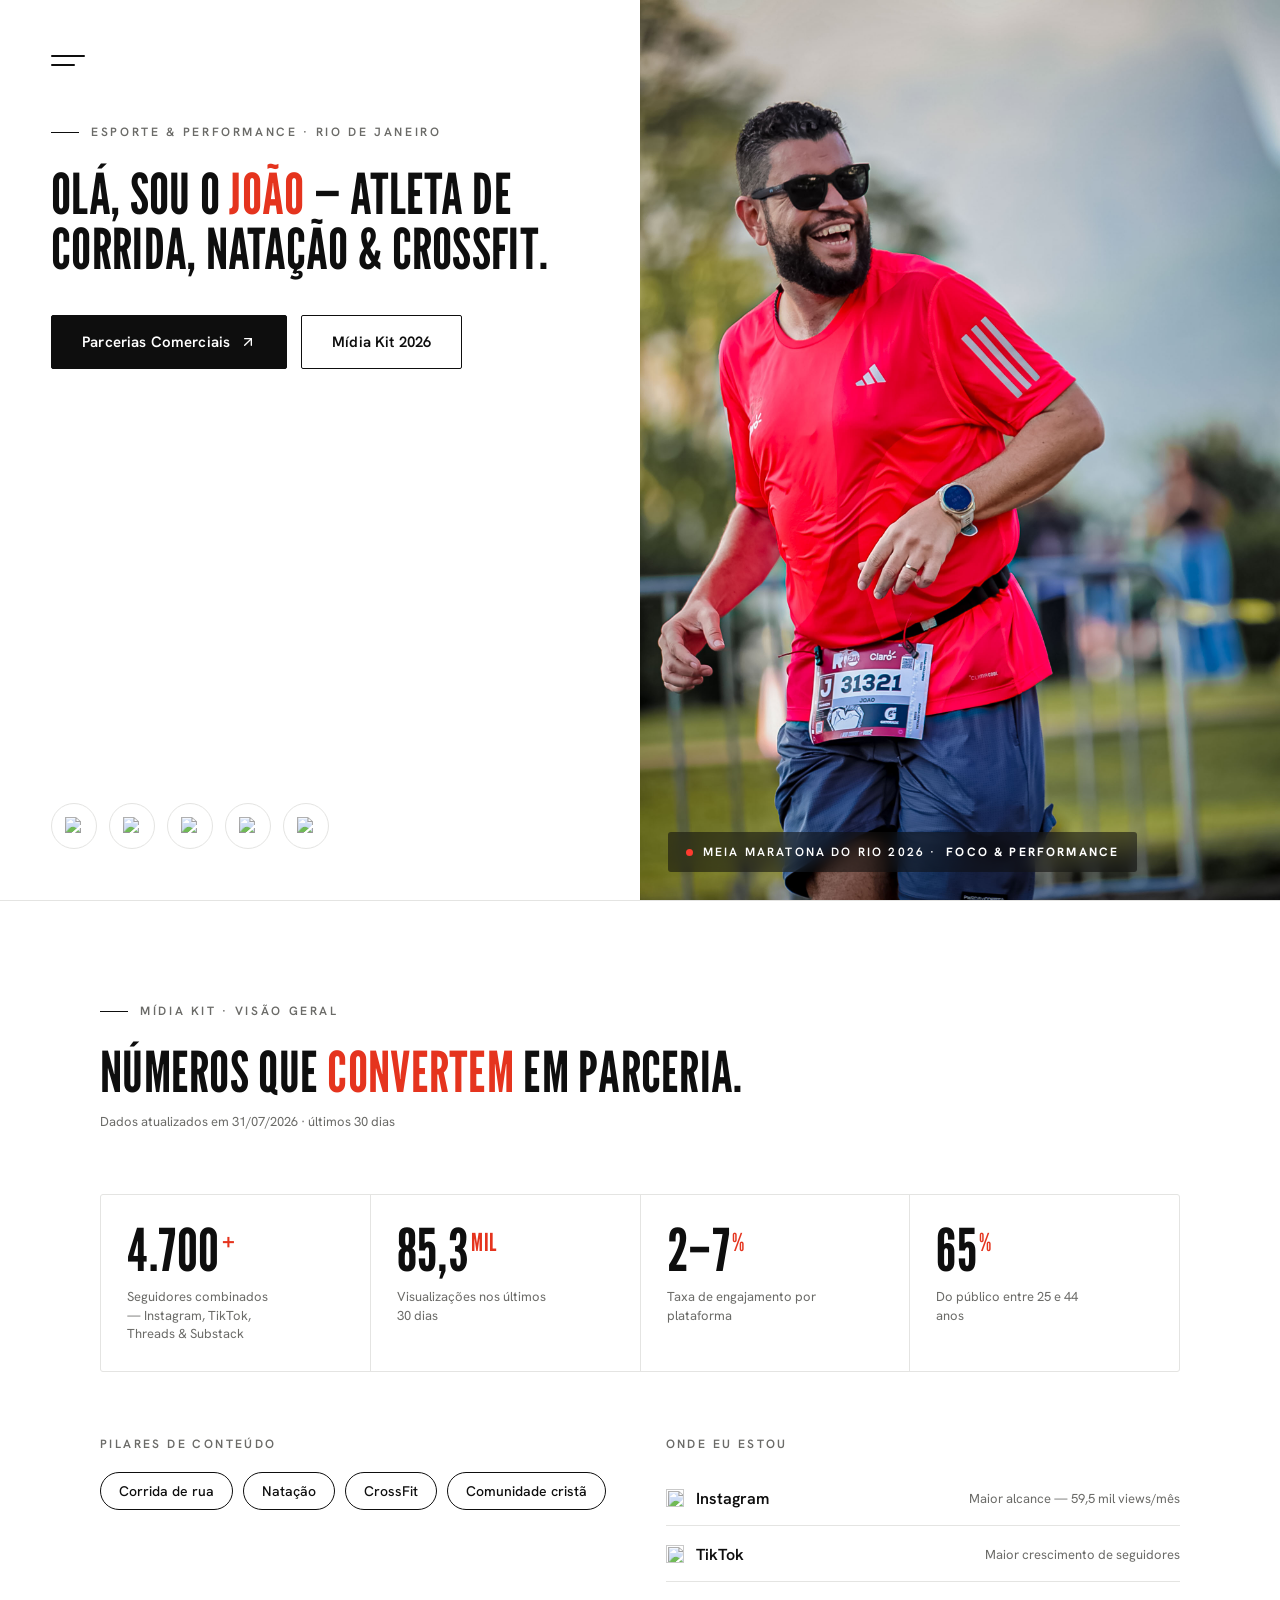
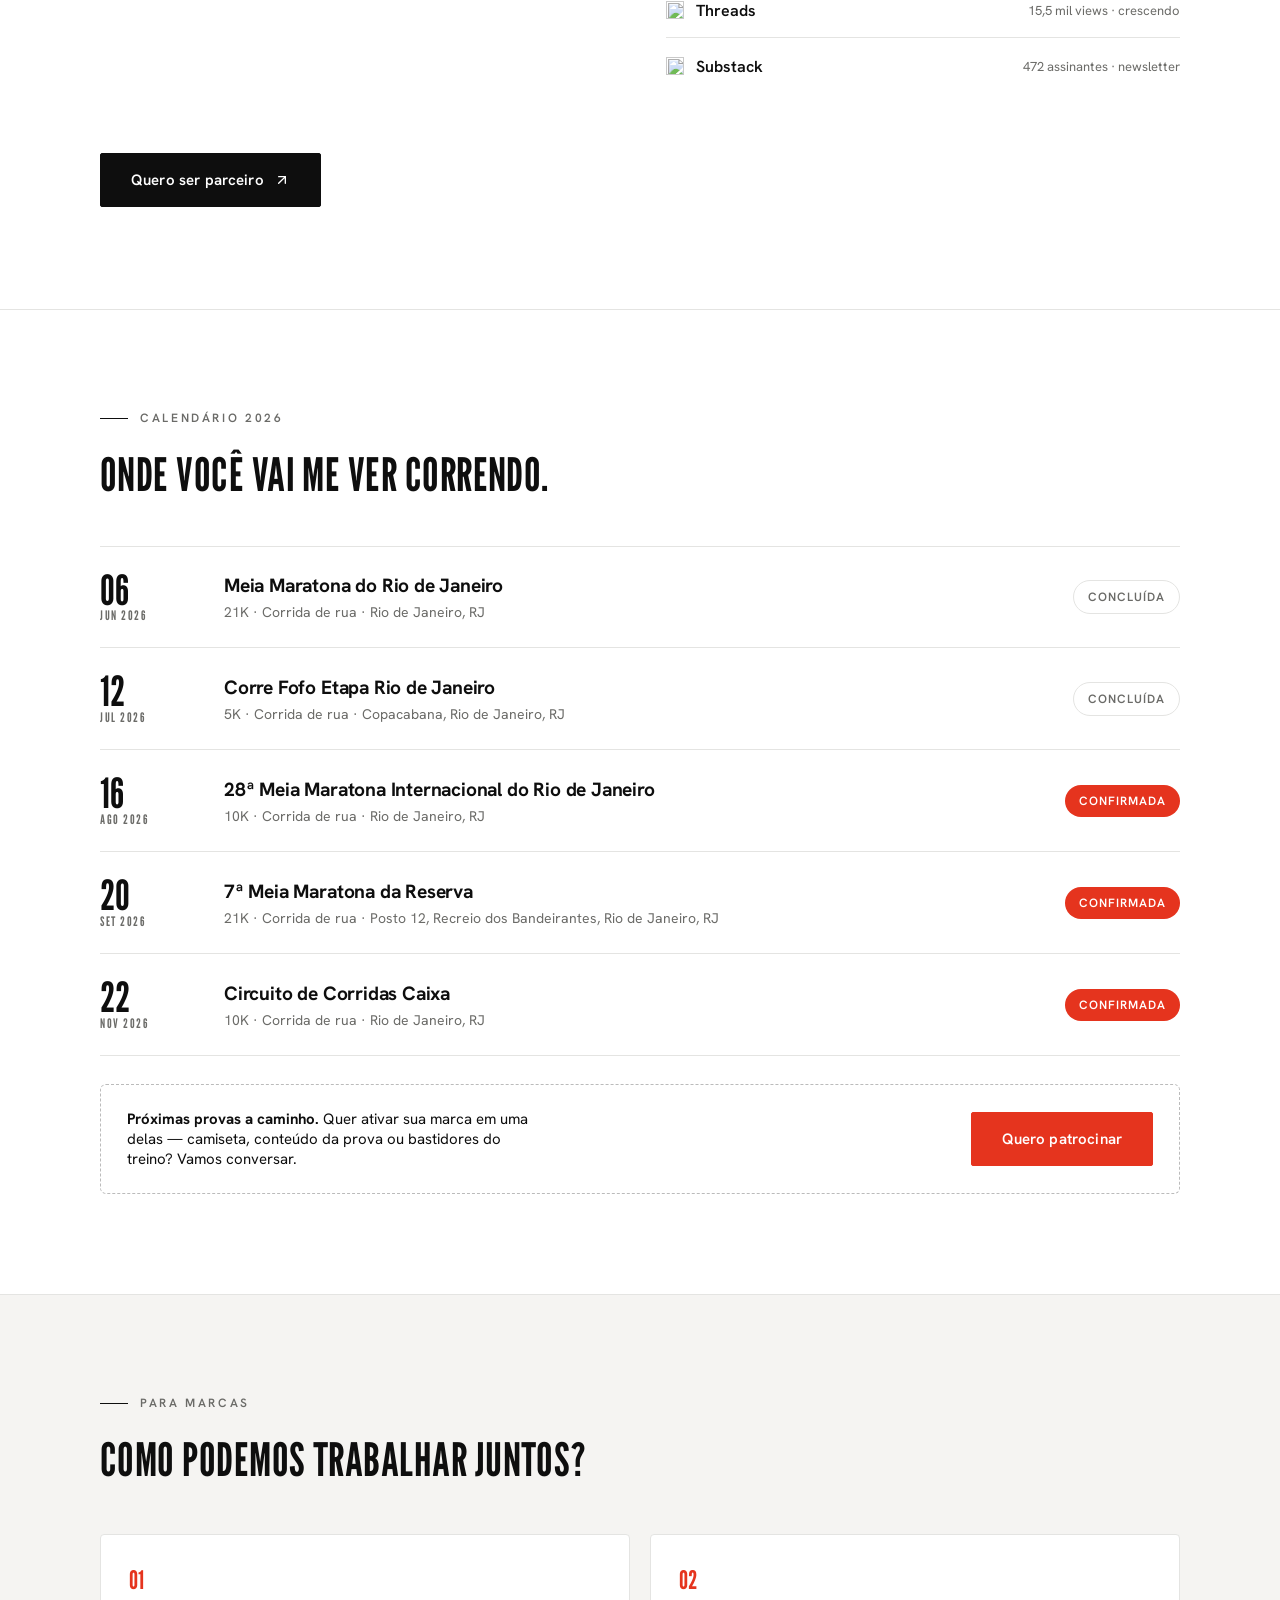
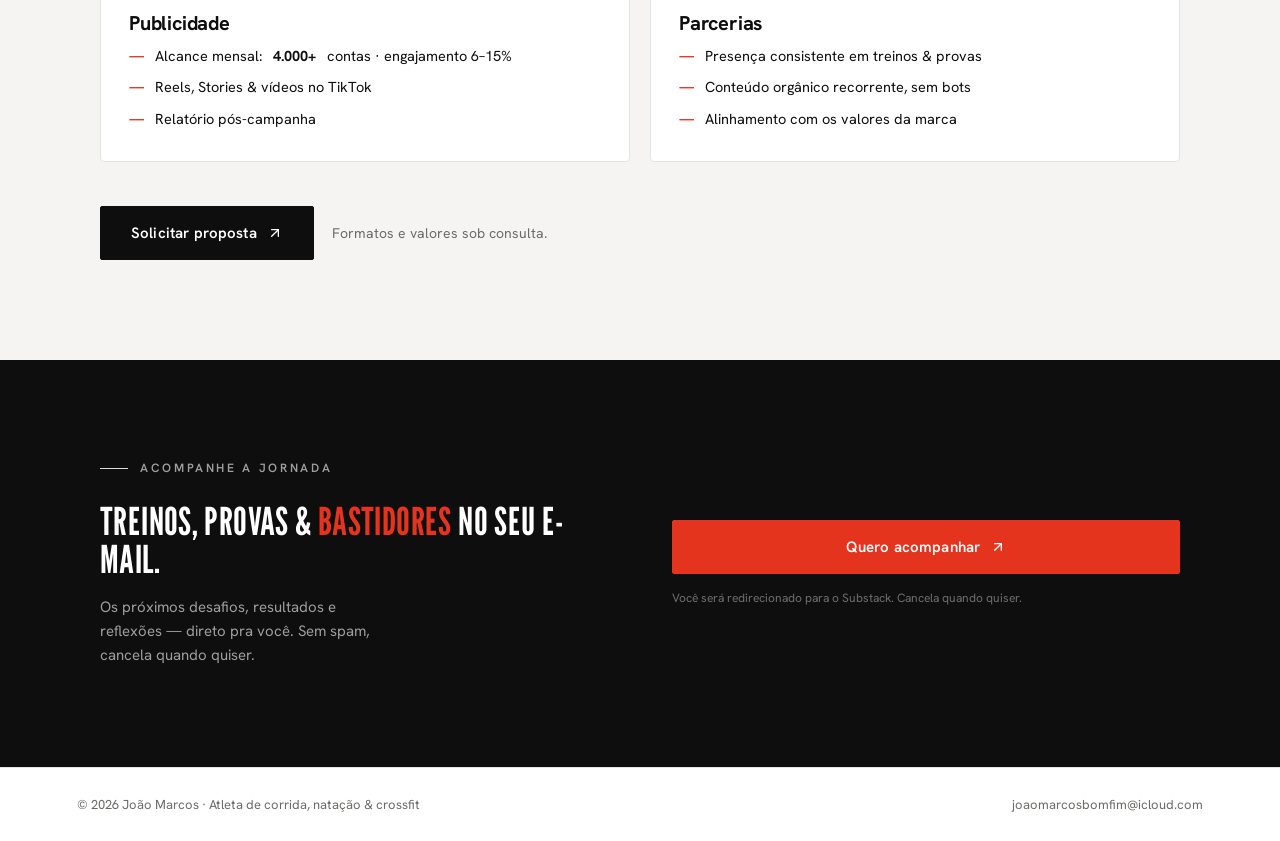
==== index.html @ ed4cac5c "Add 28ª Meia Maratona Internacional do Rio de Janeiro to calendar (16/ago/2026, 10K)" ====
<!DOCTYPE html>
<html lang="pt-BR">
<head>
<meta charset="utf-8" />
<meta name="viewport" content="width=device-width, initial-scale=1" />
<title>João Marcos — Atleta · Mídia Kit</title>
<meta name="description" content="João Marcos — atleta de corrida, natação e crossfit. Mídia kit com métricas de redes sociais para parcerias comerciais." />
<link rel="preconnect" href="https://fonts.googleapis.com" />
<link rel="preconnect" href="https://fonts.gstatic.com" crossorigin />
<link href="https://fonts.googleapis.com/css2?family=League+Gothic&family=Hanken+Grotesk:wght@400;500;600;700;800&display=swap" rel="stylesheet" />
<link rel="stylesheet" href="css/styles.css" />
</head>
<body>
<div class="shell">
  <!-- LEFT -->
  <section class="left">
    <button class="menu" aria-label="Menu"><span></span><span></span></button>

    <div class="content">
      <div class="eyebrow">Esporte &amp; Performance · Rio de Janeiro</div>
      <h1>Olá, sou o <span class="accent">João</span> — atleta de corrida, natação &amp; crossfit.</h1>

      <div class="actions">
        <a class="btn btn--solid" href="mailto:joaomarcosbomfim@icloud.com">
          Parcerias Comerciais
          <svg viewBox="0 0 24 24" fill="none" stroke="currentColor" stroke-width="2" stroke-linecap="round" stroke-linejoin="round"><path d="M7 17 17 7"/><path d="M7 7h10v10"/></svg>
        </a>
        <a class="btn btn--outline" href="#kit" target="_self" rel="noopener">Mídia Kit 2026</a>
      </div>
    </div>

    <div class="socials">
      <a class="soc" href="https://www.instagram.com/bomfim1710/" target="_blank" rel="noopener" aria-label="Instagram"><img src="https://cdn.simpleicons.org/instagram/0E0E0E" alt="Instagram" /></a>
      <a class="soc" href="https://www.strava.com/athletes/bomfim1710" target="_blank" rel="noopener" aria-label="Strava"><img src="https://cdn.simpleicons.org/strava/0E0E0E" alt="Strava" /></a>
      <a class="soc" href="https://www.threads.com/@bomfim1710" target="_blank" rel="noopener" aria-label="Threads"><img src="https://cdn.simpleicons.org/threads/0E0E0E" alt="Threads" /></a>
      <a class="soc" href="https://www.tiktok.com/@bomfim1710" target="_blank" rel="noopener" aria-label="TikTok"><img src="https://cdn.simpleicons.org/tiktok/0E0E0E" alt="TikTok" /></a>
      <a class="soc" href="https://joaomarcosbomfim.substack.com/" target="_blank" rel="noopener" aria-label="Substack"><img src="https://cdn.simpleicons.org/substack/0E0E0E" alt="Substack" /></a>
    </div>
  </section>

  <!-- RIGHT -->
  <section class="right">
    <img src="img/hero.jpeg" alt="João Marcos correndo na Maratona do Rio" />
    <div class="tag"><span class="dot"></span> Meia Maratona do Rio 2026 · <b>Foco &amp; Performance</b></div>
  </section>
</div>

<!-- METRICS / MÍDIA KIT -->
<section class="kit" id="kit">
  <div class="kit-inner">
    <div class="kit-head">
      <div class="eyebrow">Mídia Kit · Visão geral</div>
      <h2 class="kit-title">Números que <span class="accent">convertem</span> em parceria.</h2>
      <p class="kit-updated">Dados atualizados em 31/07/2026 · últimos 30 dias</p>
    </div>

    <div class="stats">
      <div class="stat"><div class="num">4.700<span>+</span></div><div class="cap">Seguidores combinados — Instagram, TikTok, Threads &amp; Substack</div></div>
      <div class="stat"><div class="num">85,3<span>mil</span></div><div class="cap">Visualizações nos últimos 30 dias</div></div>
      <div class="stat"><div class="num">2–7<span>%</span></div><div class="cap">Taxa de engajamento por plataforma</div></div>
      <div class="stat"><div class="num">65<span>%</span></div><div class="cap">Do público entre 25 e 44 anos</div></div>
    </div>

    <div class="kit-grid">
      <div class="panel">
        <div class="plabel">Pilares de conteúdo</div>
        <div class="tagset">
          <span class="pill">Corrida de rua</span>
          <span class="pill">Natação</span>
          <span class="pill">CrossFit</span>
          <span class="pill">Comunidade cristã</span>
        </div>
      </div>
      <div class="panel">
        <div class="plabel">Onde eu estou</div>
        <div class="plat">
          <div class="plat-row"><span class="plat-name"><img src="https://cdn.simpleicons.org/instagram/0E0E0E" alt="" />Instagram</span><span class="plat-status">Maior alcance — 59,5 mil views/mês</span></div>
          <div class="plat-row"><span class="plat-name"><img src="https://cdn.simpleicons.org/tiktok/0E0E0E" alt="" />TikTok</span><span class="plat-status">Maior crescimento de seguidores</span></div>
          <div class="plat-row"><span class="plat-name"><img src="https://cdn.simpleicons.org/threads/0E0E0E" alt="" />Threads</span><span class="plat-status">15,5 mil views · crescendo</span></div>
          <div class="plat-row"><span class="plat-name"><img src="https://cdn.simpleicons.org/substack/0E0E0E" alt="" />Substack</span><span class="plat-status">472 assinantes · newsletter</span></div>
        </div>
      </div>
    </div>

    <a class="btn btn--solid kit-cta" href="mailto:joaomarcosbomfim@icloud.com">
      Quero ser parceiro
      <svg viewBox="0 0 24 24" fill="none" stroke="currentColor" stroke-width="2" stroke-linecap="round" stroke-linejoin="round"><path d="M7 17 17 7"/><path d="M7 7h10v10"/></svg>
    </a>
  </div>
</section>

<!-- CALENDÁRIO -->
<section class="cal" id="calendario">
  <div class="cal-inner">
    <div class="cal-head">
      <div class="eyebrow">Calendário 2026</div>
      <h2 class="cal-title">Onde você vai me <span class="accent">ver correndo</span>.</h2>
    </div>

    <div class="cal-list">
      <div class="cal-row">
        <div class="cal-date"><span class="d">06</span><span class="m">JUN 2026</span></div>
        <div class="cal-info">
          <h3>Meia Maratona do Rio de Janeiro</h3>
          <p>21K · Corrida de rua · Rio de Janeiro, RJ</p>
        </div>
        <span class="cal-tag cal-tag--done">Concluída</span>
      </div>
      <div class="cal-row">
        <div class="cal-date"><span class="d">12</span><span class="m">JUL 2026</span></div>
        <div class="cal-info">
          <h3>Corre Fofo Etapa Rio de Janeiro</h3>
          <p>5K · Corrida de rua · Copacabana, Rio de Janeiro, RJ</p>
        </div>
        <span class="cal-tag cal-tag--done">Concluída</span>
      </div>
      <div class="cal-row">
        <div class="cal-date"><span class="d">16</span><span class="m">AGO 2026</span></div>
        <div class="cal-info">
          <h3>28ª Meia Maratona Internacional do Rio de Janeiro</h3>
          <p>10K · Corrida de rua · Rio de Janeiro, RJ</p>
        </div>
        <span class="cal-tag cal-tag--next">Confirmada</span>
      </div>
      <div class="cal-row">
        <div class="cal-date"><span class="d">20</span><span class="m">SET 2026</span></div>
        <div class="cal-info">
          <h3>7ª Meia Maratona da Reserva</h3>
          <p>21K · Corrida de rua · Posto 12, Recreio dos Bandeirantes, Rio de Janeiro, RJ</p>
        </div>
        <span class="cal-tag cal-tag--next">Confirmada</span>
      </div>
      <div class="cal-row">
        <div class="cal-date"><span class="d">22</span><span class="m">NOV 2026</span></div>
        <div class="cal-info">
          <h3>Circuito de Corridas Caixa</h3>
          <p>10K · Corrida de rua · Rio de Janeiro, RJ</p>
        </div>
        <span class="cal-tag cal-tag--next">Confirmada</span>
      </div>
    </div>

    <div class="cal-invite">
      <p><b>Próximas provas a caminho.</b> Quer ativar sua marca em uma delas — camiseta, conteúdo da prova ou bastidores do treino? Vamos conversar.</p>
      <a class="btn btn--accent" href="mailto:joaomarcosbomfim@icloud.com">Quero patrocinar</a>
    </div>
  </div>
</section>

<!-- PARA MARCAS / SERVIÇOS -->
<section class="svc" id="marcas">
  <div class="svc-inner">
    <div class="svc-head">
      <div class="eyebrow">Para marcas</div>
      <h2 class="svc-title">Como podemos <span class="accent">trabalhar juntos</span>?</h2>
    </div>
    <div class="svc-grid">
      <article class="svc-card">
        <div class="svc-num">01</div>
        <h3>Publicidade</h3>
        <ul class="svc-list">
          <li>Alcance mensal: <b>4.000+</b> contas · engajamento 6–15%</li>
          <li>Reels, Stories &amp; vídeos no TikTok</li>
          <li>Relatório pós-campanha</li>
        </ul>
      </article>
      <article class="svc-card">
        <div class="svc-num">02</div>
        <h3>Parcerias</h3>
        <ul class="svc-list">
          <li>Presença consistente em treinos &amp; provas</li>
          <li>Conteúdo orgânico recorrente, sem bots</li>
          <li>Alinhamento com os valores da marca</li>
        </ul>
      </article>
    </div>
    <div class="svc-foot">
      <a class="btn btn--solid" href="mailto:joaomarcosbomfim@icloud.com">
        Solicitar proposta
        <svg viewBox="0 0 24 24" fill="none" stroke="currentColor" stroke-width="2" stroke-linecap="round" stroke-linejoin="round"><path d="M7 17 17 7"/><path d="M7 7h10v10"/></svg>
      </a>
      <span>Formatos e valores sob consulta.</span>
    </div>
  </div>
</section>

<!-- ACOMPANHE / NEWSLETTER (Mailchimp) -->
<section class="follow" id="acompanhe">
  <div class="follow-inner">
    <div class="follow-copy">
      <div class="eyebrow eyebrow--light">Acompanhe a jornada</div>
      <h2 class="follow-title">Treinos, provas &amp; <span class="accent">bastidores</span> no seu e-mail.</h2>
      <p class="follow-sub">Os próximos desafios, resultados e reflexões — direto pra você. Sem spam, cancela quando quiser.</p>
    </div>

    <div class="follow-action">
      <a class="btn btn--accent follow-btn" href="https://joaomarcosbomfim.substack.com/subscribe" target="_blank" rel="noopener">
        Quero acompanhar
        <svg viewBox="0 0 24 24" fill="none" stroke="currentColor" stroke-width="2" stroke-linecap="round" stroke-linejoin="round"><path d="M7 17 17 7"/><path d="M7 7h10v10"/></svg>
      </a>
      <span class="follow-note">Você será redirecionado para o Substack. Cancela quando quiser.</span>
    </div>
  </div>
</section>

<footer class="site-footer">
  <span>© 2026 João Marcos · Atleta de corrida, natação &amp; crossfit</span>
  <a href="mailto:joaomarcosbomfim@icloud.com">joaomarcosbomfim@icloud.com</a>
</footer>
</body>
</html>
---- css/styles.css ----
/* ============================================================
   João Marcos — Atleta · Mídia Kit
   ============================================================ */

:root {
  --ink: #0E0E0E;
  --paper: #FFFFFF;
  --line: #E4E4E2;
  --muted: #6B6B68;
  --accent: #E5341E;
  --display: 'League Gothic', 'Hanken Grotesk', sans-serif;
  --sans: 'Hanken Grotesk', system-ui, sans-serif;
  --ease: ease;
}

* { box-sizing: border-box; margin: 0; padding: 0; }
html, body { min-height: 100%; }
body {
  font-family: var(--sans);
  color: var(--ink);
  background: var(--paper);
  -webkit-font-smoothing: antialiased;
}

.shell { display: grid; grid-template-columns: 1fr 1fr; min-height: 100vh; }

/* ---------- LEFT ---------- */
.left {
  position: relative;
  display: flex;
  flex-direction: column;
  padding: clamp(28px, 4vw, 64px);
  background: var(--paper);
}

.menu { display: inline-flex; flex-direction: column; gap: 7px; width: 34px; cursor: pointer; background: none; border: none; padding: 4px 0; }
.menu span { display: block; height: 2px; background: var(--ink); border-radius: 2px; transition: width .3s ease; }
.menu span:nth-child(1) { width: 34px; }
.menu span:nth-child(2) { width: 24px; }
.menu:hover span:nth-child(2) { width: 34px; }

.content { margin-top: 6vh; margin-bottom: 40px; max-width: 540px; }

.eyebrow {
  font-family: var(--sans);
  font-size: 12px;
  font-weight: 600;
  letter-spacing: 0.22em;
  text-transform: uppercase;
  color: var(--muted);
  margin-bottom: 26px;
  display: flex;
  align-items: center;
  gap: 12px;
}
.eyebrow::before { content: ""; width: 28px; height: 1px; background: var(--ink); display: inline-block; }

h1 {
  font-family: var(--display);
  font-weight: 400;
  font-size: clamp(2.5rem, 4.4vw, 3.9rem);
  line-height: 0.98;
  letter-spacing: 0.005em;
  text-transform: uppercase;
  text-wrap: balance;
}
h1 .accent { color: var(--accent); font-style: normal; }

.actions { display: flex; gap: 14px; flex-wrap: wrap; margin-top: 38px; }
.btn {
  font-family: var(--sans);
  font-size: 15px;
  font-weight: 600;
  letter-spacing: 0.01em;
  padding: 16px 30px;
  border-radius: 2px;
  cursor: pointer;
  text-decoration: none;
  display: inline-flex;
  align-items: center;
  gap: 10px;
  white-space: nowrap;
  transition: transform .15s ease, background .25s ease, color .25s ease;
  border: 1.5px solid var(--ink);
}
.btn:active { transform: scale(0.97); }
.btn--solid { background: var(--ink); color: var(--paper); }
.btn--solid:hover { background: #2a2a2a; }
.btn--outline { background: transparent; color: var(--ink); }
.btn--outline:hover { background: var(--ink); color: var(--paper); }
.btn svg { width: 16px; height: 16px; }

.contact {
  margin-top: 36px;
  display: flex;
  flex-direction: column;
  gap: 8px;
  font-size: 15px;
  color: var(--ink);
}
.contact a { color: var(--ink); text-decoration: none; display: inline-flex; align-items: center; gap: 10px; transition: color .2s ease; }
.contact a:hover { color: var(--muted); }
.contact .lbl { color: var(--muted); font-weight: 500; min-width: 86px; display: inline-block; }

.socials { display: flex; gap: 12px; margin-top: auto; padding-top: 40px; }
.soc {
  width: 46px; height: 46px;
  border: 1px solid var(--line);
  border-radius: 50%;
  display: inline-flex;
  align-items: center;
  justify-content: center;
  transition: border-color .25s ease, background .25s ease, transform .2s ease;
  background: var(--paper);
}
.soc img { width: 18px; height: 18px; opacity: .85; transition: opacity .25s ease, filter .25s ease; }
.soc:hover { border-color: var(--ink); background: var(--ink); transform: translateY(-2px); }
.soc:hover img { filter: invert(1); opacity: 1; }

/* ---------- RIGHT ---------- */
.right {
  position: relative;
  background: #d7dbdf;
  overflow: hidden;
}
.right img {
  position: absolute;
  inset: 0;
  width: 100%;
  height: 100%;
  object-fit: cover;
  object-position: 50% 22%;
}
.right .tag {
  position: absolute;
  left: 28px;
  bottom: 28px;
  background: rgba(14,14,14,0.55);
  backdrop-filter: blur(8px);
  color: #fff;
  padding: 12px 18px;
  border-radius: 3px;
  font-size: 12px;
  letter-spacing: 0.18em;
  text-transform: uppercase;
  font-weight: 600;
  display: flex;
  align-items: center;
  gap: 10px;
}
.right .tag b { font-weight: 700; }
.right .tag .dot { width: 7px; height: 7px; border-radius: 50%; background: #FF3B2F; display: inline-block; }

/* ---------- METRICS / KIT ---------- */
.kit { background: var(--paper); border-top: 1px solid var(--line); padding: clamp(56px, 8vw, 110px) clamp(28px, 6vw, 96px); }
.kit-inner { max-width: 1080px; margin: 0 auto; }
.kit-head { margin-bottom: clamp(40px, 5vw, 64px); }
.kit-title { font-family: var(--display); font-weight: 400; font-size: clamp(2.6rem, 4.4vw, 4rem); line-height: 0.96; letter-spacing: 0.005em; text-transform: uppercase; margin-top: 22px; text-wrap: balance; }
.kit-title .accent { color: var(--accent); font-style: normal; }
.kit-updated { margin-top: 14px; font-size: 13px; color: var(--muted); }

.stats { display: grid; grid-template-columns: repeat(4, 1fr); gap: 1px; background: var(--line); border: 1px solid var(--line); border-radius: 3px; overflow: hidden; }
.stat { background: var(--paper); padding: 28px 26px; }
.stat .num { font-family: var(--display); font-weight: 400; font-size: clamp(2.8rem, 4.6vw, 3.9rem); line-height: 0.9; letter-spacing: 0.01em; text-transform: uppercase; }
.stat .num span { font-size: 0.42em; vertical-align: super; color: var(--accent); margin-left: 2px; }
.stat .cap { margin-top: 12px; font-size: 13px; color: var(--muted); line-height: 1.4; max-width: 22ch; }

.kit-grid { display: grid; grid-template-columns: 1fr 1fr; gap: clamp(24px, 4vw, 56px); margin-top: clamp(40px, 5vw, 64px); }
.plabel { font-size: 12px; font-weight: 600; letter-spacing: 0.2em; text-transform: uppercase; color: var(--muted); margin-bottom: 20px; }
.tagset { display: flex; flex-wrap: wrap; gap: 10px; }
.pill { border: 1px solid var(--ink); border-radius: 999px; padding: 9px 18px; font-size: 14px; font-weight: 500; white-space: nowrap; }
.plat { display: flex; flex-direction: column; gap: 2px; }
.plat-row { display: flex; align-items: center; justify-content: space-between; padding: 16px 0; border-bottom: 1px solid var(--line); }
.plat-row:last-child { border-bottom: none; }
.plat-name { display: flex; align-items: center; gap: 12px; font-size: 16px; font-weight: 600; }
.plat-name img { width: 18px; height: 18px; opacity: .85; }
.plat-status { font-size: 13px; color: var(--muted); }

.kit-cta { margin-top: clamp(40px, 5vw, 60px); }

/* ---------- CALENDÁRIO ---------- */
.cal { background: var(--paper); border-top: 1px solid var(--line); padding: clamp(56px, 8vw, 100px) clamp(28px, 6vw, 96px); }
.cal-inner { max-width: 1080px; margin: 0 auto; }
.cal-head { margin-bottom: clamp(32px, 4vw, 48px); }
.cal-title { font-family: var(--display); font-weight: 400; text-transform: uppercase; font-size: clamp(2.2rem, 3.6vw, 3.2rem); line-height: 0.98; letter-spacing: 0.01em; margin-top: 20px; }
.cal-row { display: grid; grid-template-columns: 96px 1fr auto; gap: 28px; align-items: center; padding: 26px 0; border-bottom: 1px solid var(--line); }
.cal-row:first-of-type { border-top: 1px solid var(--line); }
.cal-date { font-family: var(--display); line-height: 0.85; }
.cal-date .d { font-size: 2.6rem; display: block; }
.cal-date .m { font-size: 0.82rem; letter-spacing: 0.12em; color: var(--muted); margin-top: 4px; }
.cal-info h3 { font-family: var(--sans); font-weight: 700; font-size: 1.2rem; letter-spacing: -0.01em; margin-bottom: 5px; }
.cal-info p { font-size: 14px; color: var(--muted); }
.cal-tag { justify-self: end; font-family: var(--sans); font-weight: 600; font-size: 12px; letter-spacing: 0.08em; text-transform: uppercase; padding: 8px 14px; border-radius: 999px; white-space: nowrap; }
.cal-tag--done { border: 1px solid var(--line); color: var(--muted); }
.cal-tag--next { background: var(--accent); color: #fff; }
.cal-invite { display: flex; align-items: center; justify-content: space-between; gap: 20px; flex-wrap: wrap; margin-top: 28px; padding: 24px 26px; border: 1px dashed var(--border-strong, rgba(14,14,14,.28)); border-radius: 6px; }
.cal-invite p { font-size: 15px; max-width: 52ch; }
.cal-invite b { font-weight: 700; }

@media (max-width: 640px) {
  .cal-row { grid-template-columns: 72px 1fr; row-gap: 10px; }
  .cal-tag { grid-column: 2; justify-self: start; }
}

/* ---------- PARA MARCAS / SERVIÇOS ---------- */
.svc { background: #F5F4F2; border-top: 1px solid var(--line); padding: clamp(56px, 8vw, 100px) clamp(28px, 6vw, 96px); }
.svc-inner { max-width: 1080px; margin: 0 auto; }
.svc-head { margin-bottom: clamp(36px, 4vw, 52px); }
.svc-title { font-family: var(--display); font-weight: 400; text-transform: uppercase; font-size: clamp(2.2rem, 3.6vw, 3.2rem); line-height: 0.98; letter-spacing: 0.01em; margin-top: 20px; }
.svc-grid { display: grid; grid-template-columns: repeat(2, 1fr); gap: 20px; }
.svc-card { background: var(--paper); border: 1px solid var(--line); border-radius: 4px; padding: 32px 28px; display: flex; flex-direction: column; }
.svc-num { font-family: var(--display); font-size: 1.6rem; color: var(--accent); line-height: 1; margin-bottom: 18px; }
.svc-card h3 { font-family: var(--sans); font-weight: 700; font-size: 1.25rem; letter-spacing: -0.01em; margin-bottom: 10px; }
.svc-card p { font-size: 14px; color: var(--muted); line-height: 1.55; margin-bottom: 22px; }
.svc-list { list-style: none; display: flex; flex-direction: column; gap: 11px; }
.svc-list li { font-size: 14.5px; color: var(--ink); display: flex; gap: 11px; align-items: flex-start; line-height: 1.4; }
.svc-list li::before { content: "\2014"; color: var(--accent); font-weight: 700; flex: none; }
.svc-foot { margin-top: clamp(32px, 4vw, 44px); display: flex; align-items: center; gap: 18px; flex-wrap: wrap; }
.svc-foot span { font-size: 14px; color: var(--muted); }

/* ---------- FOLLOW / MAILCHIMP ---------- */
.follow { background: var(--ink); color: #fff; padding: clamp(56px, 8vw, 100px) clamp(28px, 6vw, 96px); }
.follow-inner { max-width: 1080px; margin: 0 auto; display: grid; grid-template-columns: 1fr 1fr; gap: clamp(28px, 5vw, 72px); align-items: center; }
.eyebrow--light { color: rgba(255,255,255,0.6); }
.eyebrow--light::before { background: rgba(255,255,255,0.85); }
.follow-title { font-family: var(--display); font-weight: 400; text-transform: uppercase; font-size: clamp(1.9rem, 3vw, 2.8rem); line-height: 1.0; letter-spacing: 0.01em; color: #fff; margin: 22px 0 16px; }
.follow-title .accent { color: var(--accent); }
.follow-sub { color: rgba(255,255,255,0.6); font-size: 15px; line-height: 1.6; max-width: 36ch; }
.follow-action { display: flex; flex-direction: column; gap: 14px; }
.btn--accent { background: var(--accent); color: #fff; border: 1.5px solid var(--accent); justify-content: center; }
.btn--accent:hover { background: #C72A16; border-color: #C72A16; }
.follow-btn { width: 100%; }
.follow-note { font-size: 12px; color: rgba(255,255,255,0.4); margin-top: 2px; }

/* ---------- FOOTER ---------- */
.site-footer {
  background: var(--paper);
  border-top: 1px solid var(--line);
  padding: 28px clamp(28px, 6vw, 96px);
  display: flex;
  align-items: center;
  justify-content: space-between;
  flex-wrap: wrap;
  gap: 12px;
  font-size: 13px;
  color: var(--muted);
}
.site-footer a { color: var(--muted); text-decoration: none; transition: color .2s ease; }
.site-footer a:hover { color: var(--ink); }

/* ---------- RESPONSIVE ---------- */
@media (max-width: 860px) {
  .shell { grid-template-columns: 1fr; }
  .right { order: -1; height: 44vh; min-height: 320px; }
  .right img { position: relative; }
  .left { padding: 32px 26px 40px; min-height: 56vh; }
  .menu { position: absolute; top: 26px; left: 26px; }
  .content { margin-top: 56px; }
  .socials { padding-top: 32px; }
  .stats { grid-template-columns: 1fr 1fr; }
  .kit-grid { grid-template-columns: 1fr; }
  .svc-grid { grid-template-columns: 1fr; }
  .follow-inner { grid-template-columns: 1fr; }
}
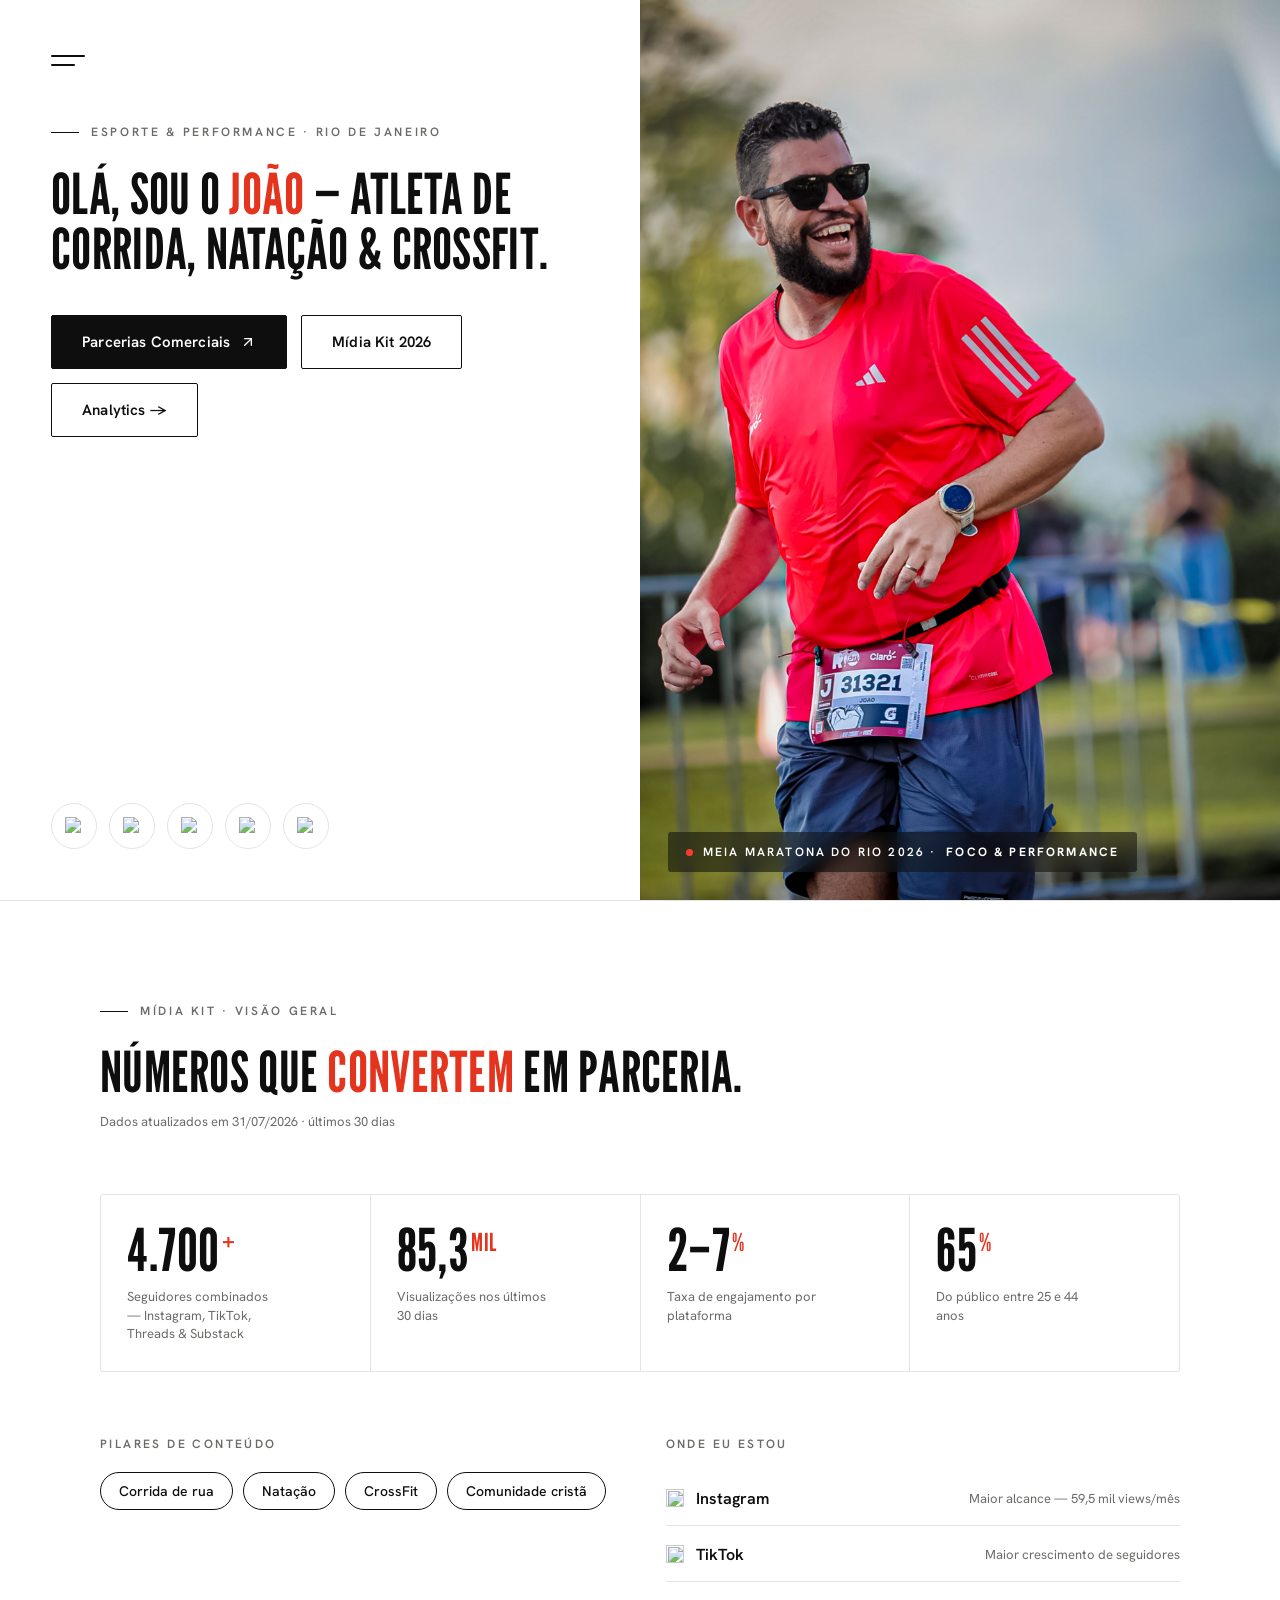
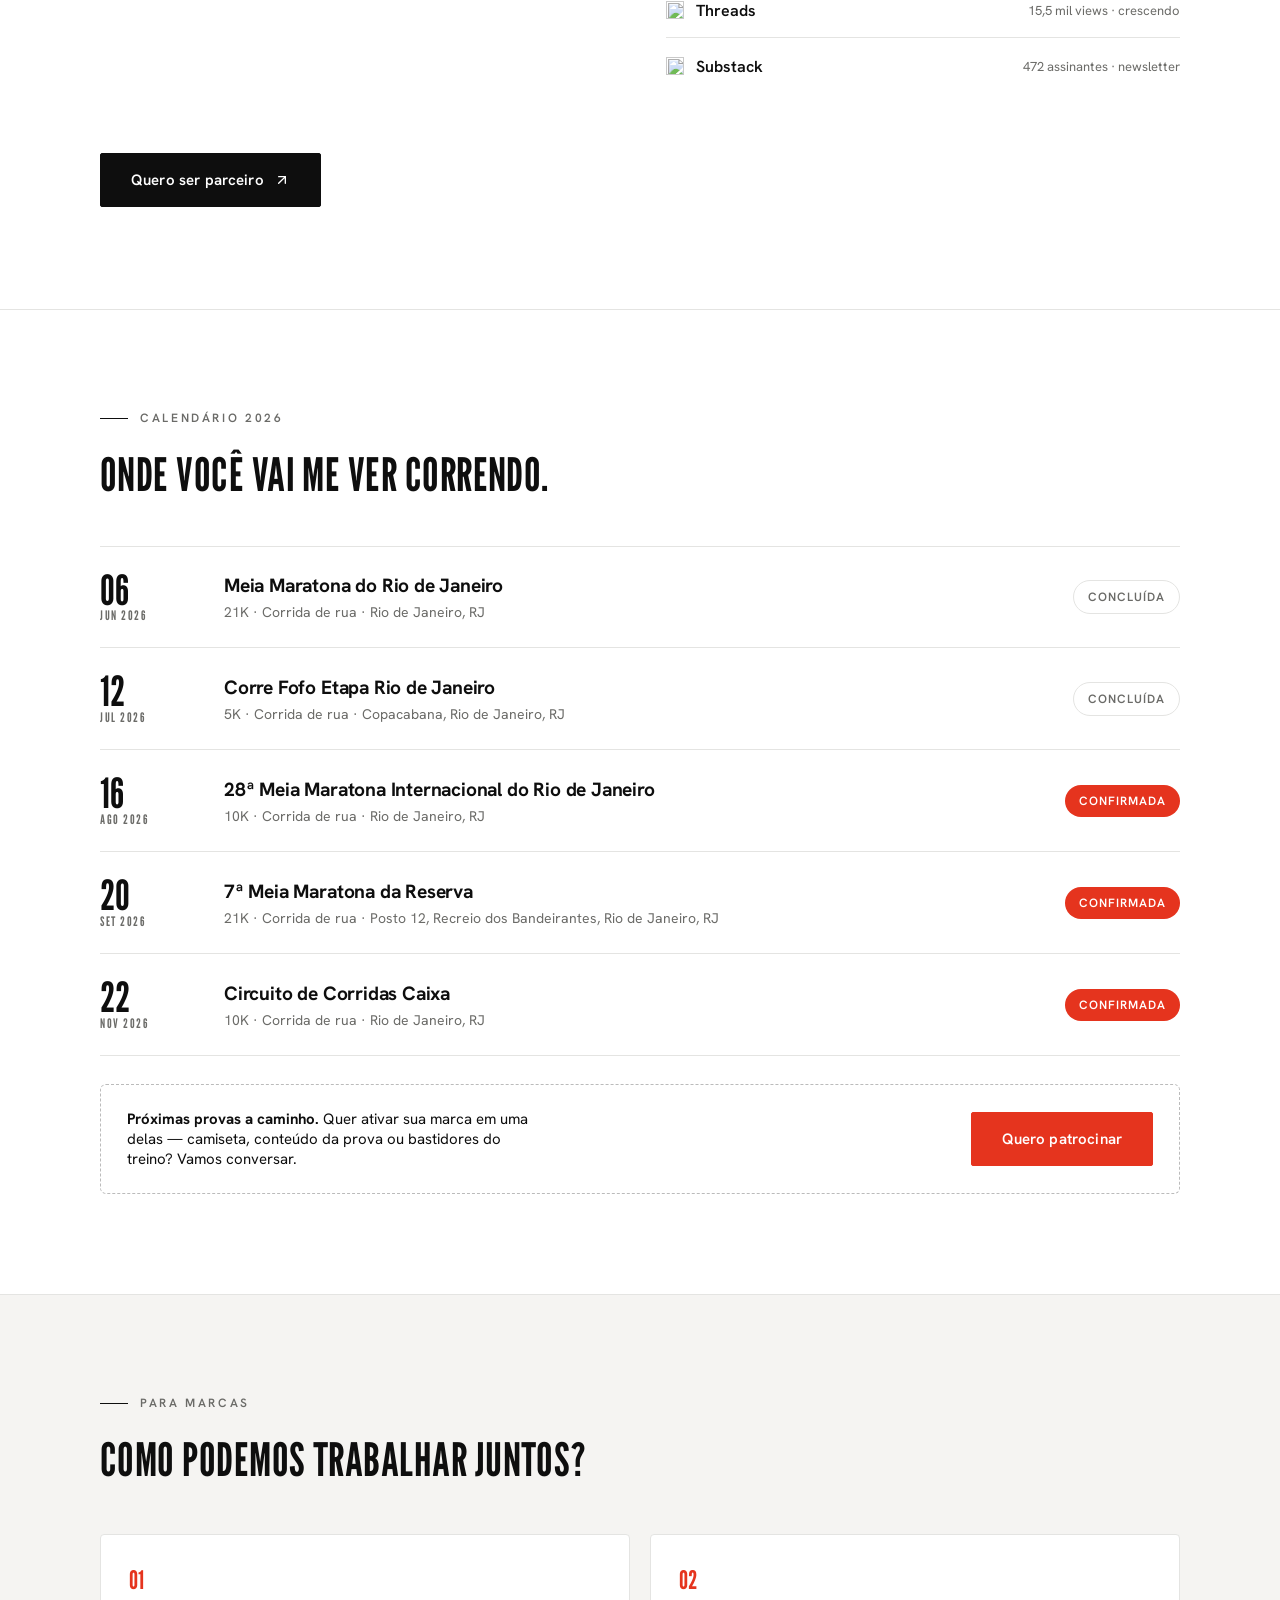
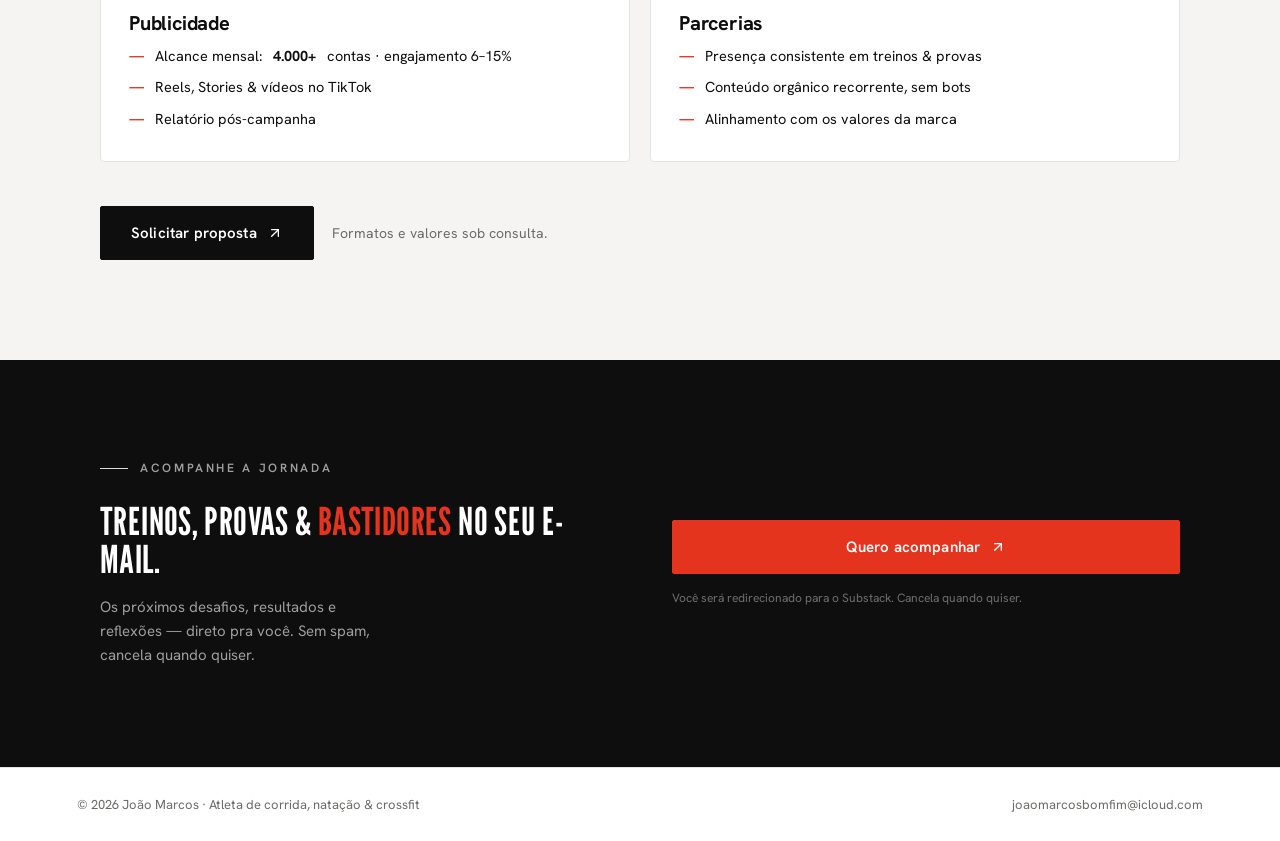
==== commit 9a46d5fc: "Add analytics dashboard page and link from media kit hero" ====
--- a/index.html
+++ b/index.html
@@ -26,6 +26,7 @@
           <svg viewBox="0 0 24 24" fill="none" stroke="currentColor" stroke-width="2" stroke-linecap="round" stroke-linejoin="round"><path d="M7 17 17 7"/><path d="M7 7h10v10"/></svg>
         </a>
         <a class="btn btn--outline" href="#kit" target="_self" rel="noopener">Mídia Kit 2026</a>
+        <a class="btn btn--outline" href="dashboard.html">Analytics →</a>
       </div>
     </div>
 
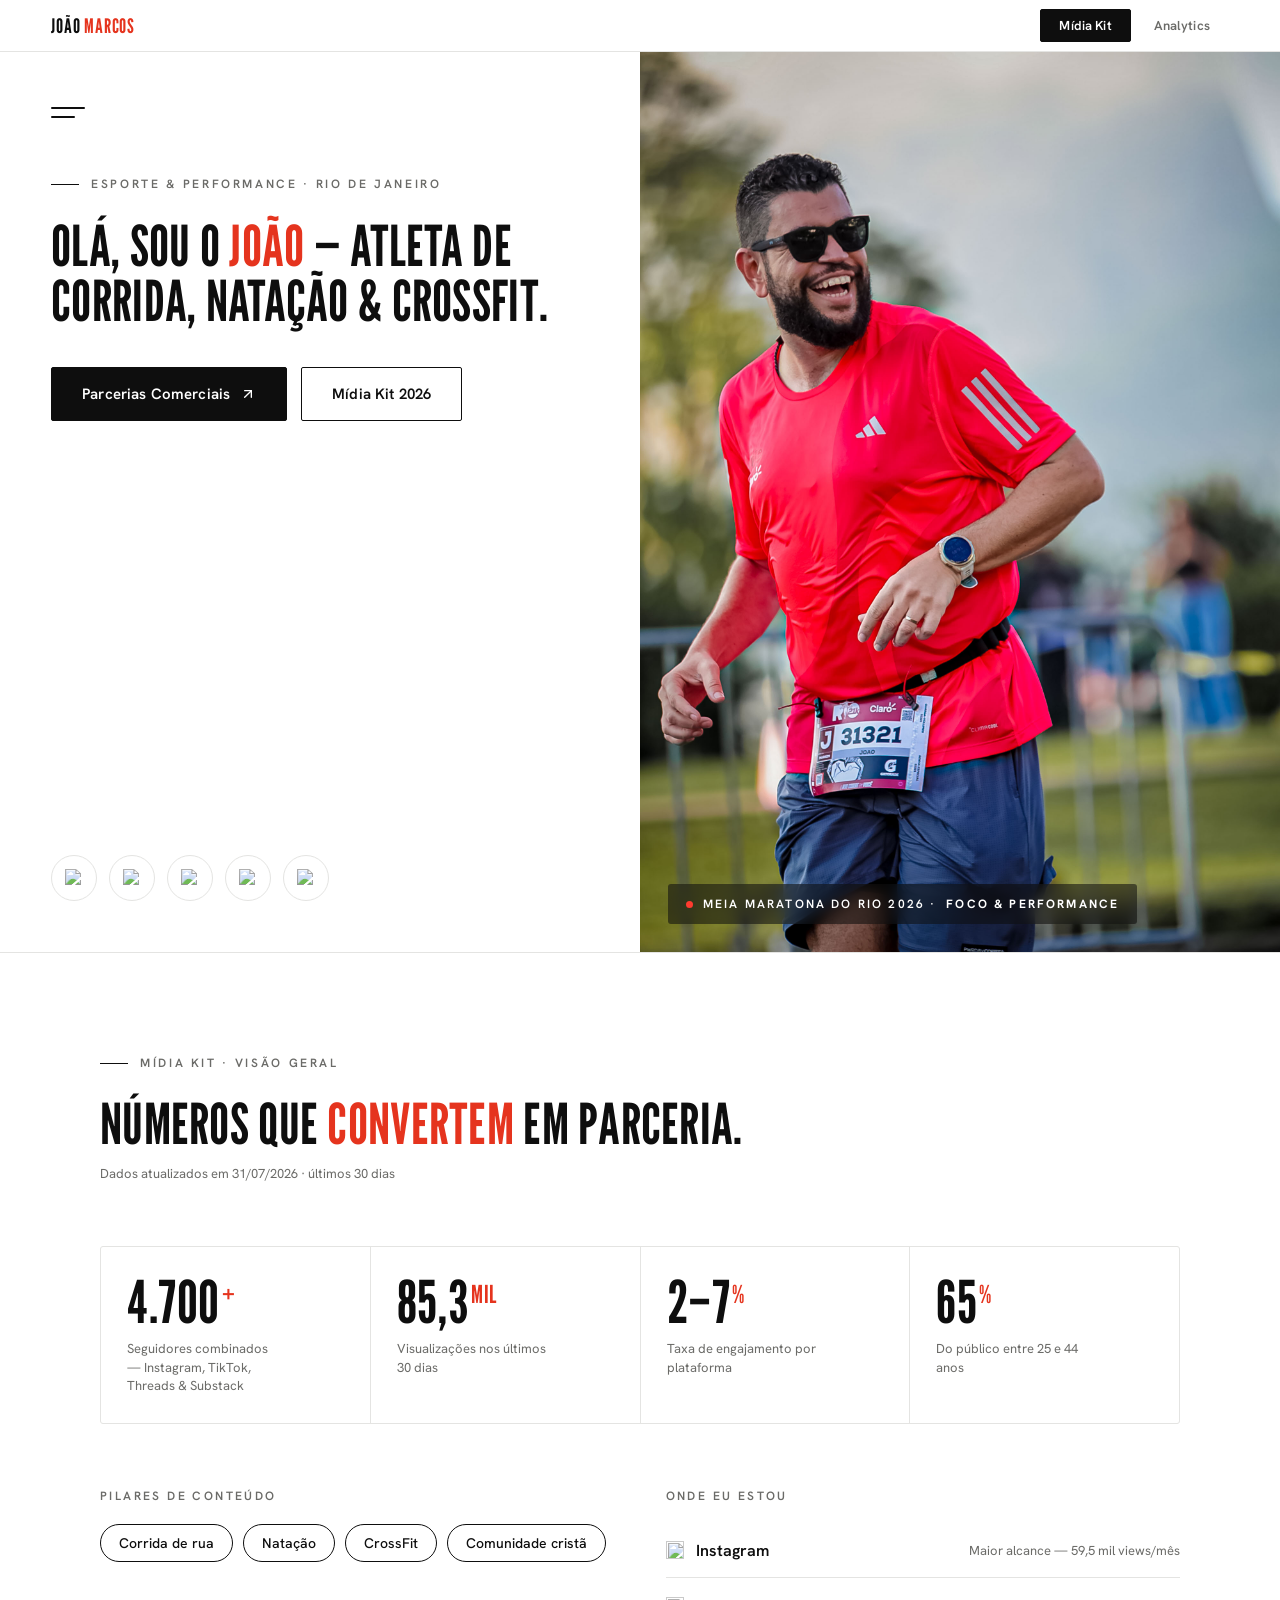
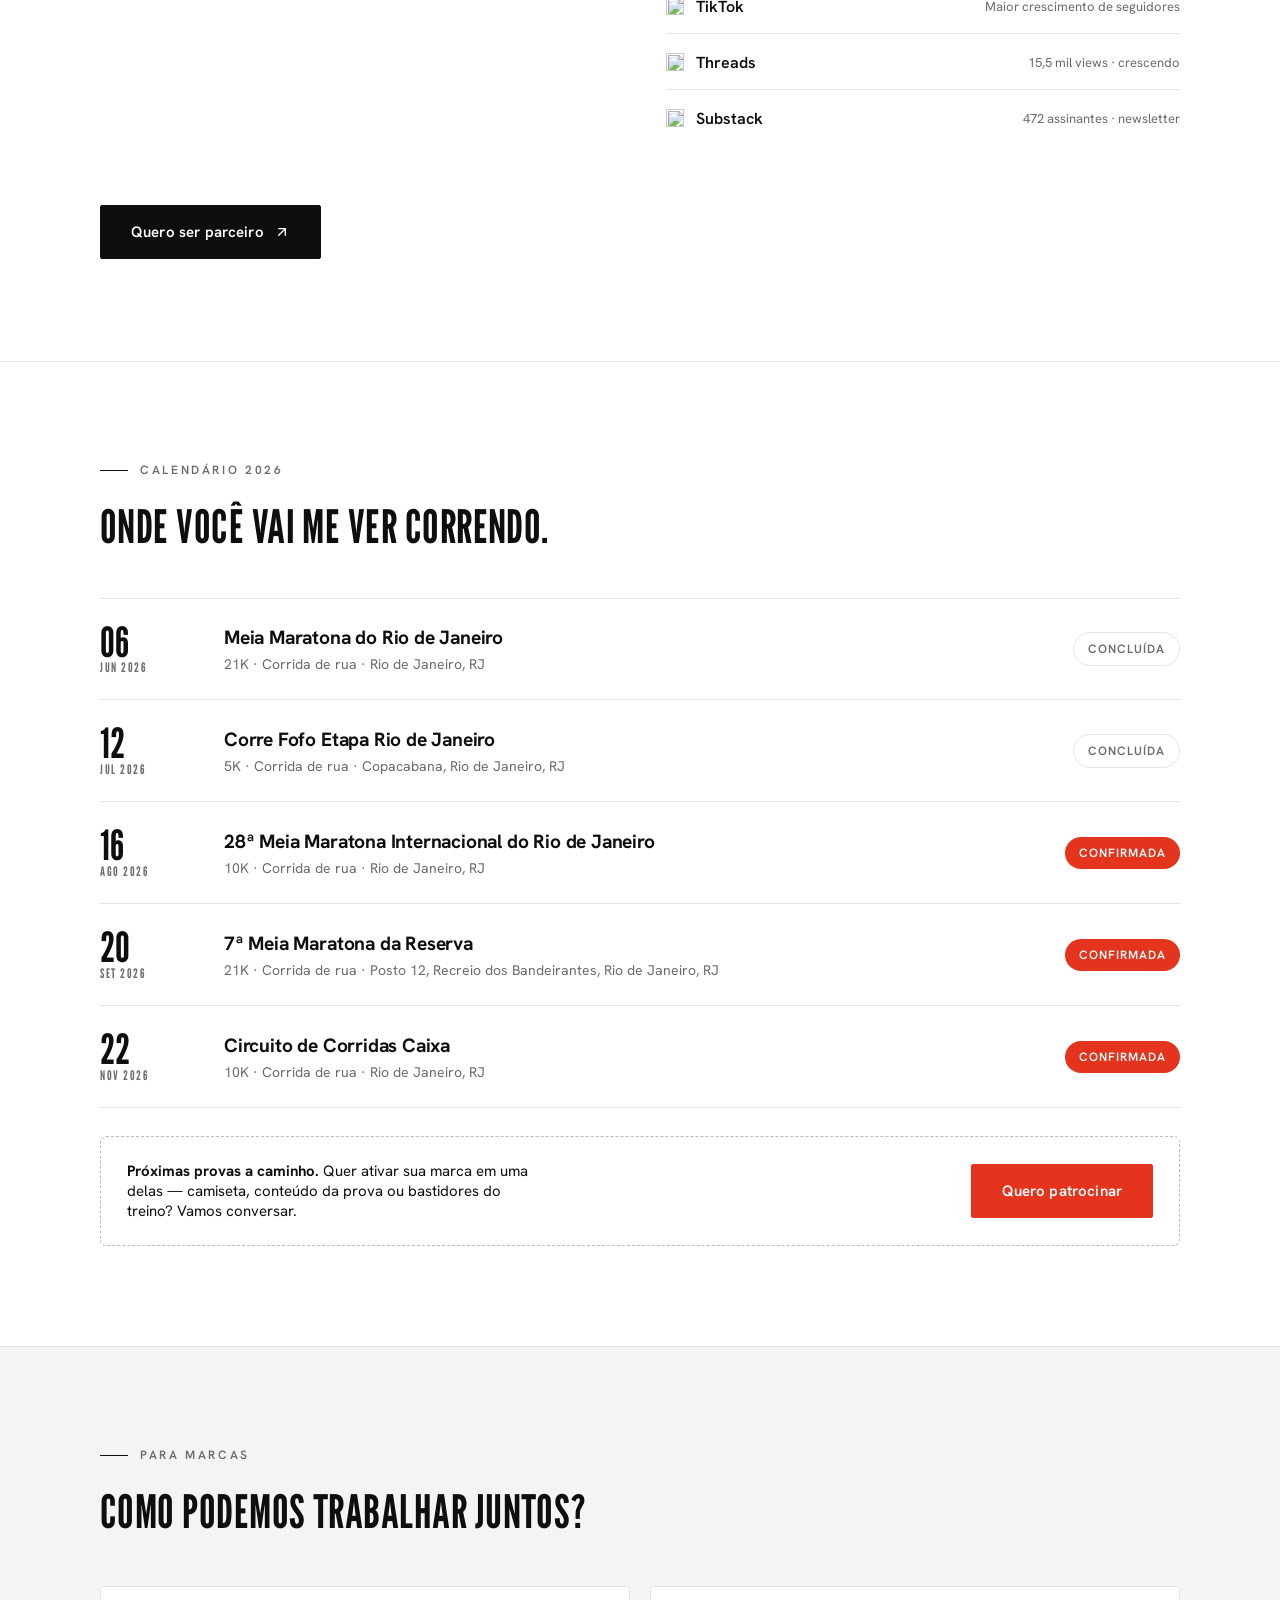
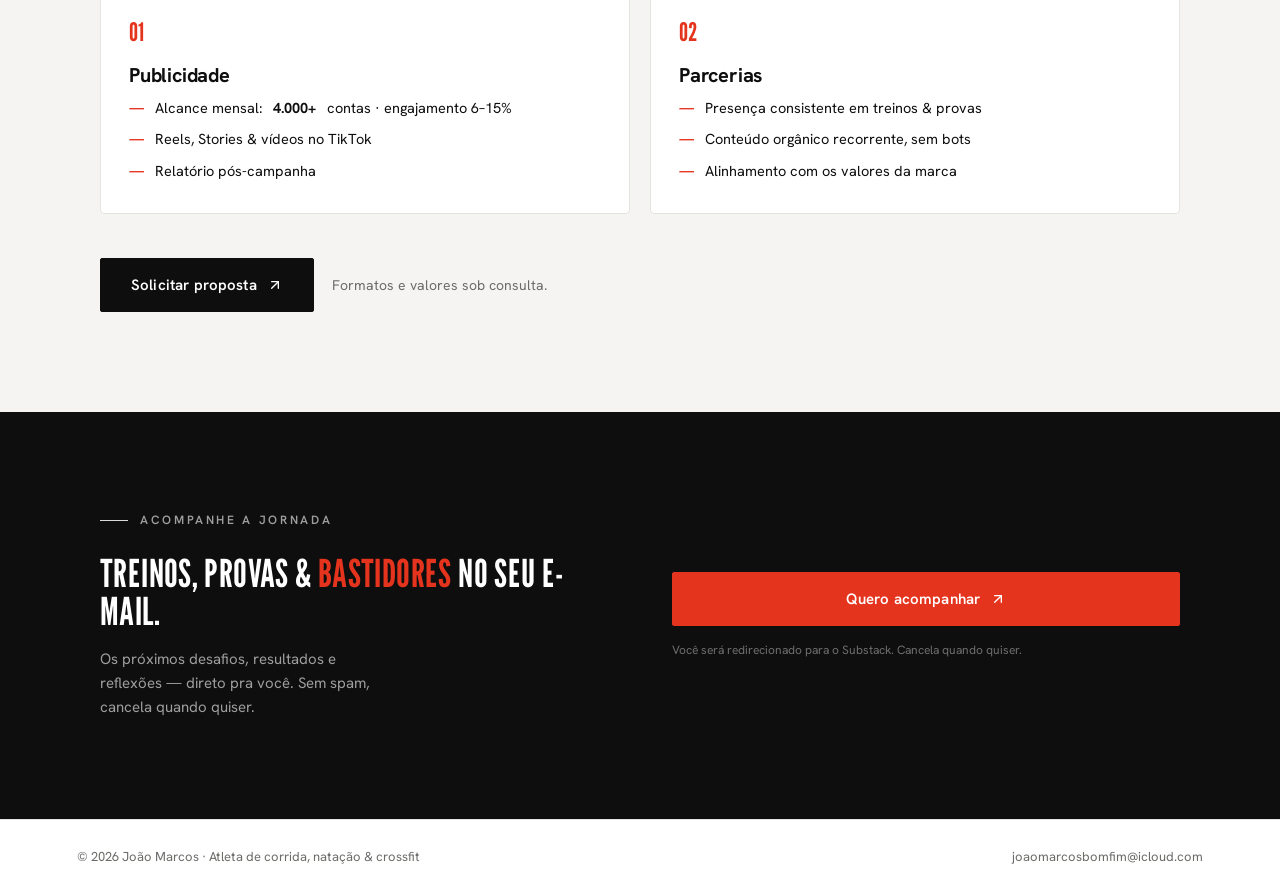
==== commit e53d4fb7: "Merge analytics into single page with nav tabs; fix chart to Jun/Jul only; colored brand icons" ====
--- a/index.html
+++ b/index.html
@@ -9,8 +9,237 @@
 <link rel="preconnect" href="https://fonts.gstatic.com" crossorigin />
 <link href="https://fonts.googleapis.com/css2?family=League+Gothic&family=Hanken+Grotesk:wght@400;500;600;700;800&display=swap" rel="stylesheet" />
 <link rel="stylesheet" href="css/styles.css" />
+<style>
+/* ── SITE NAV ──────────────────────────────── */
+.site-nav {
+  position: sticky; top: 0; z-index: 200;
+  background: var(--paper);
+  border-bottom: 1px solid var(--line);
+  display: flex; align-items: center; justify-content: space-between;
+  padding: 0 clamp(20px, 4vw, 56px); height: 52px;
+}
+.nav-logo {
+  font-family: var(--display); font-size: 1.25rem;
+  letter-spacing: .04em; text-transform: uppercase; color: var(--ink);
+  text-decoration: none;
+}
+.nav-logo span { color: var(--accent); }
+.nav-tabs { display: flex; gap: 4px; }
+.nav-tab {
+  font-family: var(--sans); font-size: 13px; font-weight: 600;
+  padding: 7px 18px; border-radius: 2px; cursor: pointer;
+  border: 1.5px solid transparent; background: transparent;
+  color: var(--muted); letter-spacing: .01em;
+  transition: border-color .15s, color .15s, background .15s;
+}
+.nav-tab.active {
+  border-color: var(--ink); background: var(--ink); color: var(--paper);
+}
+.nav-tab:hover:not(.active) { color: var(--ink); border-color: var(--line); }
+
+/* ── ANALYTICS VIEW ─────────────────────────── */
+#view-analytics {
+  --bg: var(--paper);
+  --surface: #F5F4F2;
+  --text: var(--ink);
+  --text-muted: var(--muted);
+  --border: var(--line);
+  --accent-pale: #FBE2DE;
+}
+
+/* hero */
+.da-hero {
+  background: var(--surface); border-bottom: 1px solid var(--border);
+  padding: clamp(28px,4vw,48px) clamp(20px,4vw,56px);
+}
+.da-eyebrow {
+  font-size: 11px; font-weight: 600; letter-spacing: .2em;
+  text-transform: uppercase; color: var(--text-muted); margin-bottom: 12px;
+  display: flex; align-items: center; gap: 10px;
+}
+.da-eyebrow::before { content: ''; width: 22px; height: 1px; background: var(--muted); display: block; }
+.da-title {
+  font-family: var(--display); font-size: clamp(2.4rem,5vw,4rem);
+  font-weight: 400; text-transform: uppercase; line-height: .95;
+  letter-spacing: .01em; text-wrap: balance;
+}
+.da-title .acc { color: var(--accent); }
+
+/* kpi row */
+.da-kpi-row {
+  display: grid; grid-template-columns: repeat(4,1fr);
+  gap: 1px; background: var(--border);
+  border: 1px solid var(--border); border-radius: 4px;
+  overflow: hidden; margin-top: 28px;
+}
+.da-kpi { background: var(--bg); padding: 20px 18px; }
+.da-kval {
+  font-family: var(--display); font-size: clamp(1.8rem,3vw,2.6rem);
+  font-weight: 400; text-transform: uppercase; line-height: .9;
+  font-variant-numeric: tabular-nums;
+}
+.da-kval sup { font-size: .38em; vertical-align: super; color: var(--accent); margin-left: 2px; }
+.da-klabel { font-size: 12px; color: var(--text-muted); margin-top: 9px; line-height: 1.35; }
+.da-kdelta { font-size: 11px; font-weight: 600; margin-top: 5px; color: var(--accent); }
+.da-kdelta.neg { color: var(--text-muted); }
+
+/* switcher */
+.da-sw-wrap {
+  padding: clamp(20px,3vw,32px) clamp(20px,4vw,56px) 0;
+}
+.da-sw-label {
+  font-size: 11px; font-weight: 600; letter-spacing: .18em;
+  text-transform: uppercase; color: var(--text-muted); margin-bottom: 12px;
+}
+.da-switcher { display: flex; gap: 8px; flex-wrap: wrap; }
+.da-sw-btn {
+  font-family: var(--sans); font-size: 13px; font-weight: 600;
+  padding: 9px 18px; border-radius: 2px; cursor: pointer;
+  border: 1px solid var(--border); background: var(--bg); color: var(--text-muted);
+  display: inline-flex; align-items: center; gap: 9px;
+  transition: border-color .15s, color .15s, background .15s;
+}
+.da-sw-btn img { width: 16px; height: 16px; display: block; }
+.da-sw-btn.active { border-color: var(--ink); color: var(--text); background: var(--surface); }
+.da-sw-btn:hover:not(.active) { border-color: var(--text-muted); color: var(--text); }
+
+/* main grid */
+.da-main {
+  display: grid; grid-template-columns: 2fr 1fr; gap: 20px;
+  padding: 20px clamp(20px,4vw,56px) clamp(28px,4vw,48px);
+}
+@media(max-width:860px){ .da-main { grid-template-columns: 1fr; } }
+
+/* panel */
+.da-panel {
+  background: var(--surface); border: 1px solid var(--border);
+  border-radius: 4px; overflow: hidden;
+}
+.da-panel-head {
+  padding: 18px 20px 0;
+  display: flex; align-items: baseline; justify-content: space-between; gap: 12px;
+}
+.da-panel-title {
+  font-size: 11px; font-weight: 600; letter-spacing: .18em;
+  text-transform: uppercase; color: var(--text-muted);
+}
+.da-panel-sub { font-size: 12px; color: var(--text-muted); }
+
+/* chart */
+.da-chart-wrap { padding: 18px 20px 20px; }
+.da-chart-legend {
+  display: flex; gap: 16px; margin-bottom: 16px; flex-wrap: wrap;
+}
+.da-leg-item { display: flex; align-items: center; gap: 7px; font-size: 12px; font-weight: 500; color: var(--text-muted); }
+.da-leg-dot { width: 10px; height: 10px; border-radius: 2px; flex: none; }
+.da-leg-dot.cur { background: var(--accent); }
+.da-leg-dot.prev { background: var(--border); border: 1px solid var(--text-muted); }
+.da-chart-svg { width: 100%; display: block; overflow: visible; }
+
+/* top post */
+.da-top-post { padding: 18px 20px; }
+.da-tp-eyebrow {
+  font-size: 10px; font-weight: 600; letter-spacing: .16em;
+  text-transform: uppercase; color: var(--text-muted); margin-bottom: 12px;
+}
+.da-tp-card {
+  border: 1px solid var(--border); border-radius: 3px;
+  padding: 14px; background: var(--bg);
+}
+.da-tp-plat {
+  font-size: 10px; font-weight: 700; letter-spacing: .14em;
+  text-transform: uppercase; color: var(--accent); margin-bottom: 7px;
+  display: flex; align-items: center; gap: 6px;
+}
+.da-tp-plat img { width: 12px; height: 12px; }
+.da-tp-text {
+  font-size: 13.5px; font-weight: 500; line-height: 1.45;
+  color: var(--text); margin-bottom: 14px;
+}
+.da-tp-stats {
+  display: grid; grid-template-columns: repeat(3,1fr);
+  gap: 1px; background: var(--border);
+  border: 1px solid var(--border); border-radius: 2px; overflow: hidden;
+}
+.da-tp-stat { background: var(--surface); padding: 10px 8px 8px; text-align: center; }
+.da-tp-stat .tv {
+  font-family: var(--display); font-size: 1.25rem; text-transform: uppercase;
+  line-height: 1; font-variant-numeric: tabular-nums; color: var(--text);
+}
+.da-tp-stat .tl {
+  font-size: 10px; color: var(--text-muted); margin-top: 4px;
+  font-weight: 600; letter-spacing: .08em; text-transform: uppercase;
+}
+
+/* bottom grid */
+.da-bottom {
+  display: grid; grid-template-columns: 1fr 1fr; gap: 20px;
+  padding: 0 clamp(20px,4vw,56px) clamp(32px,4vw,56px);
+}
+@media(max-width:640px){ .da-bottom { grid-template-columns: 1fr; } }
+
+/* sparklines */
+.da-spark-list { padding: 0 20px 16px; }
+.da-spark-row {
+  display: grid; grid-template-columns: 1fr 80px 56px;
+  align-items: center; gap: 12px; padding: 13px 0;
+  border-bottom: 1px solid var(--border);
+}
+.da-spark-row:last-child { border-bottom: none; }
+.da-spark-label { font-size: 13px; font-weight: 600; color: var(--text); }
+.da-spark-sub { font-size: 11px; color: var(--text-muted); margin-top: 2px; }
+.da-spark-val {
+  font-family: var(--display); font-size: 1.3rem; text-transform: uppercase;
+  text-align: right; font-variant-numeric: tabular-nums; line-height: 1; color: var(--text);
+}
+
+/* top threads */
+.da-comment-list { padding: 0 20px 16px; }
+.da-c-row { padding: 13px 0; border-bottom: 1px solid var(--border); }
+.da-c-row:last-child { border-bottom: none; }
+.da-c-meta { display: flex; align-items: center; justify-content: space-between; margin-bottom: 5px; }
+.da-c-plat {
+  font-size: 10px; font-weight: 700; letter-spacing: .14em;
+  text-transform: uppercase; color: var(--accent);
+  display: flex; align-items: center; gap: 5px;
+}
+.da-c-plat img { width: 11px; height: 11px; }
+.da-c-views { font-size: 11px; color: var(--text-muted); font-weight: 500; }
+.da-c-text { font-size: 13px; color: var(--text); line-height: 1.45; font-weight: 500; }
+.da-c-author { font-size: 11px; color: var(--text-muted); margin-top: 4px; }
+
+/* dash footer */
+.da-foot {
+  border-top: 1px solid var(--border);
+  padding: 18px clamp(20px,4vw,56px);
+  display: flex; align-items: center; justify-content: space-between;
+  flex-wrap: wrap; gap: 12px;
+}
+.da-foot span { font-size: 12px; color: var(--text-muted); }
+.da-foot a { font-size: 12px; color: var(--text-muted); text-decoration: none; }
+.da-foot a:hover { color: var(--ink); }
+
+@media(max-width:640px){
+  .da-kpi-row { grid-template-columns: 1fr 1fr; }
+}
+</style>
 </head>
 <body>
+
+<!-- ── SITE NAV ─────────────────────────────────────────── -->
+<nav class="site-nav">
+  <a class="nav-logo" href="#" onclick="setView('kit');return false">João <span>Marcos</span></a>
+  <div class="nav-tabs">
+    <button class="nav-tab active" id="tab-kit" onclick="setView('kit')">Mídia Kit</button>
+    <button class="nav-tab" id="tab-analytics" onclick="setView('analytics')">Analytics</button>
+  </div>
+</nav>
+
+<!-- ══════════════════════════════════════════════════════
+     VIEW: MÍDIA KIT
+══════════════════════════════════════════════════════ -->
+<div id="view-kit">
+
 <div class="shell">
   <!-- LEFT -->
   <section class="left">
@@ -26,7 +255,6 @@
           <svg viewBox="0 0 24 24" fill="none" stroke="currentColor" stroke-width="2" stroke-linecap="round" stroke-linejoin="round"><path d="M7 17 17 7"/><path d="M7 7h10v10"/></svg>
         </a>
         <a class="btn btn--outline" href="#kit" target="_self" rel="noopener">Mídia Kit 2026</a>
-        <a class="btn btn--outline" href="dashboard.html">Analytics →</a>
       </div>
     </div>
 
@@ -75,10 +303,10 @@
       <div class="panel">
         <div class="plabel">Onde eu estou</div>
         <div class="plat">
-          <div class="plat-row"><span class="plat-name"><img src="https://cdn.simpleicons.org/instagram/0E0E0E" alt="" />Instagram</span><span class="plat-status">Maior alcance — 59,5 mil views/mês</span></div>
-          <div class="plat-row"><span class="plat-name"><img src="https://cdn.simpleicons.org/tiktok/0E0E0E" alt="" />TikTok</span><span class="plat-status">Maior crescimento de seguidores</span></div>
-          <div class="plat-row"><span class="plat-name"><img src="https://cdn.simpleicons.org/threads/0E0E0E" alt="" />Threads</span><span class="plat-status">15,5 mil views · crescendo</span></div>
-          <div class="plat-row"><span class="plat-name"><img src="https://cdn.simpleicons.org/substack/0E0E0E" alt="" />Substack</span><span class="plat-status">472 assinantes · newsletter</span></div>
+          <div class="plat-row"><span class="plat-name"><img src="https://cdn.simpleicons.org/instagram/C13584" alt="" />Instagram</span><span class="plat-status">Maior alcance — 59,5 mil views/mês</span></div>
+          <div class="plat-row"><span class="plat-name"><img src="https://cdn.simpleicons.org/tiktok/EE1D52" alt="" />TikTok</span><span class="plat-status">Maior crescimento de seguidores</span></div>
+          <div class="plat-row"><span class="plat-name"><img src="https://cdn.simpleicons.org/threads/1C1C1C" alt="" />Threads</span><span class="plat-status">15,5 mil views · crescendo</span></div>
+          <div class="plat-row"><span class="plat-name"><img src="https://cdn.simpleicons.org/substack/FF6719" alt="" />Substack</span><span class="plat-status">472 assinantes · newsletter</span></div>
         </div>
       </div>
     </div>
@@ -185,7 +413,7 @@
   </div>
 </section>
 
-<!-- ACOMPANHE / NEWSLETTER (Mailchimp) -->
+<!-- ACOMPANHE -->
 <section class="follow" id="acompanhe">
   <div class="follow-inner">
     <div class="follow-copy">
@@ -193,7 +421,6 @@
       <h2 class="follow-title">Treinos, provas &amp; <span class="accent">bastidores</span> no seu e-mail.</h2>
       <p class="follow-sub">Os próximos desafios, resultados e reflexões — direto pra você. Sem spam, cancela quando quiser.</p>
     </div>
-
     <div class="follow-action">
       <a class="btn btn--accent follow-btn" href="https://joaomarcosbomfim.substack.com/subscribe" target="_blank" rel="noopener">
         Quero acompanhar
@@ -208,5 +435,366 @@
   <span>© 2026 João Marcos · Atleta de corrida, natação &amp; crossfit</span>
   <a href="mailto:joaomarcosbomfim@icloud.com">joaomarcosbomfim@icloud.com</a>
 </footer>
+
+</div><!-- /view-kit -->
+
+
+<!-- ══════════════════════════════════════════════════════
+     VIEW: ANALYTICS
+══════════════════════════════════════════════════════ -->
+<div id="view-analytics" style="display:none">
+
+<!-- HERO KPIs -->
+<section class="da-hero">
+  <div class="da-eyebrow">Visão consolidada · últimos 30 dias</div>
+  <h1 class="da-title">4.685 pessoas <span class="acc">acompanham</span> a jornada.</h1>
+  <div class="da-kpi-row" id="da-kpi-row">
+    <div class="da-kpi">
+      <div class="da-kval" id="da-k0">4.685<sup>+</sup></div>
+      <div class="da-klabel" id="da-l0">Seguidores combinados</div>
+      <div class="da-kdelta" id="da-d0">+580 vs junho</div>
+    </div>
+    <div class="da-kpi">
+      <div class="da-kval" id="da-k1">85,3<sup>mil</sup></div>
+      <div class="da-klabel" id="da-l1">Visualizações (30d)</div>
+      <div class="da-kdelta neg" id="da-d1">combinado todas plataformas</div>
+    </div>
+    <div class="da-kpi">
+      <div class="da-kval" id="da-k2">4.942<sup>+</sup></div>
+      <div class="da-klabel" id="da-l2">Interações totais</div>
+      <div class="da-kdelta" id="da-d2">IG + TikTok + Threads</div>
+    </div>
+    <div class="da-kpi">
+      <div class="da-kval" id="da-k3">30,4<sup>mil</sup></div>
+      <div class="da-klabel" id="da-l3">Contas alcançadas</div>
+      <div class="da-kdelta" id="da-d3">56,7% não-seguidores</div>
+    </div>
+  </div>
+</section>
+
+<!-- PLATFORM SWITCHER -->
+<div class="da-sw-wrap">
+  <div class="da-sw-label">Plataforma</div>
+  <div class="da-switcher">
+    <button class="da-sw-btn active" onclick="switchPlatform('ig',this)">
+      <img src="https://cdn.simpleicons.org/instagram/C13584" alt="" />Instagram
+    </button>
+    <button class="da-sw-btn" onclick="switchPlatform('tt',this)">
+      <img src="https://cdn.simpleicons.org/tiktok/EE1D52" alt="" />TikTok
+    </button>
+    <button class="da-sw-btn" onclick="switchPlatform('th',this)">
+      <img src="https://cdn.simpleicons.org/threads/1C1C1C" alt="" />Threads
+    </button>
+    <button class="da-sw-btn" onclick="switchPlatform('sub',this)">
+      <img src="https://cdn.simpleicons.org/substack/FF6719" alt="" />Substack
+    </button>
+  </div>
+</div>
+
+<!-- MAIN GRID: 2/3 + 1/3 -->
+<div class="da-main">
+
+  <div class="da-panel">
+    <div class="da-panel-head">
+      <span class="da-panel-title" id="da-chart-title">Instagram — Seguidores</span>
+      <span class="da-panel-sub">Jun × Jul 2026</span>
+    </div>
+    <div class="da-chart-wrap">
+      <div class="da-chart-legend">
+        <span class="da-leg-item"><span class="da-leg-dot prev"></span>Jun 2026</span>
+        <span class="da-leg-item"><span class="da-leg-dot cur"></span>Jul 2026</span>
+      </div>
+      <svg class="da-chart-svg" id="da-chart-svg" viewBox="0 0 520 200"></svg>
+    </div>
+  </div>
+
+  <div class="da-panel">
+    <div class="da-panel-head">
+      <span class="da-panel-title">Post em destaque</span>
+    </div>
+    <div class="da-top-post" id="da-top-post"></div>
+  </div>
+
+</div>
+
+<!-- BOTTOM GRID: 1/2 + 1/2 -->
+<div class="da-bottom">
+
+  <div class="da-panel">
+    <div class="da-panel-head" style="padding-bottom:14px">
+      <span class="da-panel-title">Seguidores por plataforma</span>
+      <span class="da-panel-sub">Jul 2026</span>
+    </div>
+    <div class="da-spark-list">
+      <div class="da-spark-row">
+        <div>
+          <div class="da-spark-label">Instagram</div>
+          <div class="da-spark-sub">+23 vs jun</div>
+        </div>
+        <svg viewBox="0 0 80 30" style="width:80px;height:30px;display:block">
+          <polyline points="0,26 40,19 80,13" fill="none" stroke="#C13584" stroke-width="2" stroke-linejoin="round"/>
+          <circle cx="80" cy="13" r="3" fill="#C13584"/>
+        </svg>
+        <div class="da-spark-val">1.023</div>
+      </div>
+      <div class="da-spark-row">
+        <div>
+          <div class="da-spark-label">TikTok</div>
+          <div class="da-spark-sub">+90 vs jun</div>
+        </div>
+        <svg viewBox="0 0 80 30" style="width:80px;height:30px;display:block">
+          <polyline points="0,24 40,16 80,8" fill="none" stroke="#EE1D52" stroke-width="2" stroke-linejoin="round"/>
+          <circle cx="80" cy="8" r="3" fill="#EE1D52"/>
+        </svg>
+        <div class="da-spark-val">2.200</div>
+      </div>
+      <div class="da-spark-row">
+        <div>
+          <div class="da-spark-label">Threads</div>
+          <div class="da-spark-sub" style="color:#E5341E">−5 vs jun</div>
+        </div>
+        <svg viewBox="0 0 80 30" style="width:80px;height:30px;display:block">
+          <polyline points="0,13 40,15 80,18" fill="none" stroke="#1C1C1C" stroke-width="2" stroke-linejoin="round" stroke-dasharray="4 3"/>
+          <circle cx="80" cy="18" r="3" fill="#1C1C1C"/>
+        </svg>
+        <div class="da-spark-val" style="color:var(--muted)">990</div>
+      </div>
+      <div class="da-spark-row">
+        <div>
+          <div class="da-spark-label">Substack</div>
+          <div class="da-spark-sub">novo canal</div>
+        </div>
+        <svg viewBox="0 0 80 30" style="width:80px;height:30px;display:block">
+          <polyline points="0,28 40,18 80,4" fill="none" stroke="#FF6719" stroke-width="2" stroke-linejoin="round"/>
+          <circle cx="80" cy="4" r="3" fill="#FF6719"/>
+        </svg>
+        <div class="da-spark-val">472</div>
+      </div>
+    </div>
+  </div>
+
+  <div class="da-panel">
+    <div class="da-panel-head" style="padding-bottom:14px">
+      <span class="da-panel-title">Threads · Top conteúdo</span>
+      <span class="da-panel-sub">Jul 2026</span>
+    </div>
+    <div class="da-comment-list">
+      <div class="da-c-row">
+        <div class="da-c-meta">
+          <span class="da-c-plat"><img src="https://cdn.simpleicons.org/threads/1C1C1C" alt=""/>Threads</span>
+          <span class="da-c-views">484 views</span>
+        </div>
+        <div class="da-c-text">"Parece que o AirFrance Paris-Rio AFR-442 teve desvio de rota."</div>
+        <div class="da-c-author">3 curtidas · 2 comentários</div>
+      </div>
+      <div class="da-c-row">
+        <div class="da-c-meta">
+          <span class="da-c-plat"><img src="https://cdn.simpleicons.org/threads/1C1C1C" alt=""/>Threads</span>
+          <span class="da-c-views">299 views</span>
+        </div>
+        <div class="da-c-text">"Eu adoro quando um livro me faz parar de ler por cinco minutos só pra pensar..."</div>
+        <div class="da-c-author">4 curtidas</div>
+      </div>
+      <div class="da-c-row">
+        <div class="da-c-meta">
+          <span class="da-c-plat"><img src="https://cdn.simpleicons.org/threads/1C1C1C" alt=""/>Threads</span>
+          <span class="da-c-views">208 views</span>
+        </div>
+        <div class="da-c-text">"Eu preciso estar com Deus"</div>
+        <div class="da-c-author">8 curtidas · tendência em 7h</div>
+      </div>
+    </div>
+  </div>
+
+</div>
+
+<footer class="da-foot">
+  <span>João Marcos · @bomfim1710 · Dados: 31/07/2026</span>
+  <span>joaomarcosbomfim@icloud.com</span>
+</footer>
+
+</div><!-- /view-analytics -->
+
+
+<script>
+/* ── VIEW TOGGLE ─────────────────────────────────── */
+function setView(v) {
+  document.getElementById('view-kit').style.display       = v === 'kit' ? '' : 'none';
+  document.getElementById('view-analytics').style.display = v === 'analytics' ? '' : 'none';
+  document.getElementById('tab-kit').classList.toggle('active', v === 'kit');
+  document.getElementById('tab-analytics').classList.toggle('active', v === 'analytics');
+  if (v === 'analytics' && !chartInit) { initChart(); chartInit = true; }
+}
+
+/* ── ANALYTICS DATA ──────────────────────────────── */
+const PLAT = {
+  ig: {
+    label: 'Instagram — Seguidores',
+    kpi: ['1.023','59,5<sup>mil</sup>','4.145<sup>+</sup>','30,4<sup>mil</sup>'],
+    kpiLabels: ['Seguidores','Views (30d)','Interações','Alcance'],
+    kpiDeltas: ['+23 vs junho','Reels 74,4%','−1.367 vs jun','56,7% não-seg'],
+    kpiNeg: [false,true,true,false],
+    // actual values: [jun, jul] for follower count
+    barJun: 1000, barJul: 1023, barLabel: 'Seguidores',
+    barMax: 2200,
+    topPost: {
+      platform: 'Instagram',
+      icon: 'https://cdn.simpleicons.org/instagram/C13584',
+      text: 'Reel de treino — 4 de julho. Maior engajamento do mês.',
+      stats: [{v:'231',l:'Interações'},{v:'59,5k',l:'Views'},{v:'4.145',l:'Eng. total'}]
+    }
+  },
+  tt: {
+    label: 'TikTok — Seguidores',
+    kpi: ['2.200','10,3<sup>mil</sup>','489<sup>+</sup>','109'],
+    kpiLabels: ['Seguidores','Views (28d)','Interações','Visitas perfil'],
+    kpiDeltas: ['+90 vs junho','−4,9% vs jun','Curtidas+compart.','−10,7% vs jun'],
+    kpiNeg: [false,true,false,true],
+    barJun: 2110, barJul: 2200, barLabel: 'Seguidores',
+    barMax: 2200,
+    topPost: {
+      platform: 'TikTok',
+      icon: 'https://cdn.simpleicons.org/tiktok/EE1D52',
+      text: 'Compartilhamentos explodiram +300% — conteúdo circulando fora da base.',
+      stats: [{v:'418',l:'Curtidas'},{v:'56',l:'Compart.'},{v:'10,3k',l:'Views'}]
+    }
+  },
+  th: {
+    label: 'Threads — Visualizações',
+    kpi: ['990','15,5<sup>mil</sup>','308<sup>+</sup>','+4<sup>mil</sup>'],
+    kpiLabels: ['Seguidores','Views (30d)','Interações','Crescimento views'],
+    kpiDeltas: ['−5 vs junho','+35% vs jun','308 no período','+4 mil vs jun'],
+    kpiNeg: [true,false,false,false],
+    barJun: 11500, barJul: 15500, barLabel: 'Visualizações',
+    barMax: 16000,
+    topPost: {
+      platform: 'Threads',
+      icon: 'https://cdn.simpleicons.org/threads/1C1C1C',
+      text: '"Parece que o AirFrance Paris-Rio AFR-442 teve desvio de rota."',
+      stats: [{v:'484',l:'Views'},{v:'3',l:'Curtidas'},{v:'2',l:'Coment.'}]
+    }
+  },
+  sub: {
+    label: 'Substack — Assinantes',
+    kpi: ['472','—','—','23.500<sup>%</sup>'],
+    kpiLabels: ['Assinantes','Receita','Monetização','Crescimento relativo'],
+    kpiDeltas: ['de 2 → 472','sem ativa ainda','em breve','saída do zero'],
+    kpiNeg: [false,true,true,false],
+    barJun: 2, barJul: 472, barLabel: 'Assinantes',
+    barMax: 500,
+    topPost: {
+      platform: 'Substack',
+      icon: 'https://cdn.simpleicons.org/substack/FF6719',
+      text: 'Canal mais novo — 472 assinantes no primeiro ciclo completo. Maior crescimento relativo de todos os canais.',
+      stats: [{v:'472',l:'Assinantes'},{v:'+23k%',l:'Crescimento'},{v:'—',l:'Receita'}]
+    }
+  }
+};
+
+let chartInit = false;
+let currentPlat = 'ig';
+
+/* ── BAR CHART: só Jun e Jul, valores reais ──────── */
+function drawBarChart(platKey) {
+  const d = PLAT[platKey];
+  const svg = document.getElementById('da-chart-svg');
+  const W = 520, H = 200;
+  const PL = 56, PR = 24, PT = 16, PB = 40;
+  const cw = W - PL - PR, ch = H - PT - PB;
+  const max = d.barMax;
+  const barW = 64, gap = 32;
+  const totalBarsW = 2 * barW + gap;
+  const startX = PL + (cw - totalBarsW) / 2;
+
+  const hJun = Math.round((d.barJun / max) * ch);
+  const hJul = Math.round((d.barJul / max) * ch);
+  const xJun = startX;
+  const xJul = startX + barW + gap;
+  const yBase = PT + ch;
+
+  // y-axis grid (3 lines)
+  const gridLines = [0, 0.5, 1].map(pct => {
+    const y = PT + ch - pct * ch;
+    const val = Math.round(pct * max);
+    const label = val >= 1000 ? (val/1000).toFixed(val%1000===0?0:1)+'k' : val;
+    return `
+      <line x1="${PL}" y1="${y}" x2="${W-PR}" y2="${y}" stroke="#E4E4E2" stroke-width="1"/>
+      <text x="${PL-6}" y="${y+4}" text-anchor="end" font-family="'Hanken Grotesk',sans-serif" font-size="10" fill="#6B6B68">${label}</text>
+    `;
+  }).join('');
+
+  // bars
+  const barJun = `
+    <rect x="${xJun}" y="${yBase-hJun}" width="${barW}" height="${hJun}" fill="#E4E4E2" rx="2"/>
+    <text x="${xJun+barW/2}" y="${yBase-hJun-6}" text-anchor="middle"
+      font-family="'League Gothic',sans-serif" font-size="15" fill="#6B6B68" letter-spacing=".01em">
+      ${d.barJun.toLocaleString('pt-BR')}
+    </text>
+    <text x="${xJun+barW/2}" y="${yBase+16}" text-anchor="middle"
+      font-family="'Hanken Grotesk',sans-serif" font-size="11" font-weight="600" fill="#6B6B68">JUN</text>
+  `;
+  const barJul = `
+    <rect x="${xJul}" y="${yBase-hJul}" width="${barW}" height="${hJul}" fill="#E5341E" rx="2"/>
+    <text x="${xJul+barW/2}" y="${yBase-hJul-6}" text-anchor="middle"
+      font-family="'League Gothic',sans-serif" font-size="15" fill="#E5341E" letter-spacing=".01em">
+      ${d.barJul.toLocaleString('pt-BR')}
+    </text>
+    <text x="${xJul+barW/2}" y="${yBase+16}" text-anchor="middle"
+      font-family="'Hanken Grotesk',sans-serif" font-size="11" font-weight="600" fill="#6B6B68">JUL</text>
+  `;
+
+  // delta label between bars
+  const diff = d.barJul - d.barJun;
+  const sign = diff >= 0 ? '+' : '';
+  const diffColor = diff >= 0 ? '#E5341E' : '#6B6B68';
+  const midX = xJun + barW + gap / 2;
+  const midY = yBase - Math.max(hJun, hJul) / 2;
+  const deltaLabel = `
+    <text x="${midX}" y="${midY}" text-anchor="middle"
+      font-family="'Hanken Grotesk',sans-serif" font-size="11" font-weight="700" fill="${diffColor}">
+      ${sign}${diff.toLocaleString('pt-BR')}
+    </text>
+  `;
+
+  svg.innerHTML = gridLines + barJun + barJul + deltaLabel;
+}
+
+function renderTopPost(post) {
+  document.getElementById('da-top-post').innerHTML = `
+    <div class="da-tp-eyebrow">Melhor performance · ${post.platform}</div>
+    <div class="da-tp-card">
+      <div class="da-tp-plat"><img src="${post.icon}" alt=""/> ${post.platform}</div>
+      <div class="da-tp-text">${post.text}</div>
+      <div class="da-tp-stats">
+        ${post.stats.map(s=>`<div class="da-tp-stat"><div class="tv">${s.v}</div><div class="tl">${s.l}</div></div>`).join('')}
+      </div>
+    </div>
+  `;
+}
+
+function switchPlatform(key, btn) {
+  currentPlat = key;
+  document.querySelectorAll('.da-sw-btn').forEach(b => b.classList.remove('active'));
+  btn.classList.add('active');
+
+  const d = PLAT[key];
+  document.getElementById('da-chart-title').textContent = d.label;
+  drawBarChart(key);
+  renderTopPost(d.topPost);
+
+  for (let i = 0; i < 4; i++) {
+    document.getElementById('da-k'+i).innerHTML = d.kpi[i];
+    document.getElementById('da-l'+i).textContent = d.kpiLabels[i];
+    const el = document.getElementById('da-d'+i);
+    el.innerHTML = d.kpiDeltas[i];
+    el.className = 'da-kdelta' + (d.kpiNeg[i] ? ' neg' : '');
+  }
+}
+
+function initChart() {
+  drawBarChart('ig');
+  renderTopPost(PLAT.ig.topPost);
+}
+</script>
 </body>
 </html>
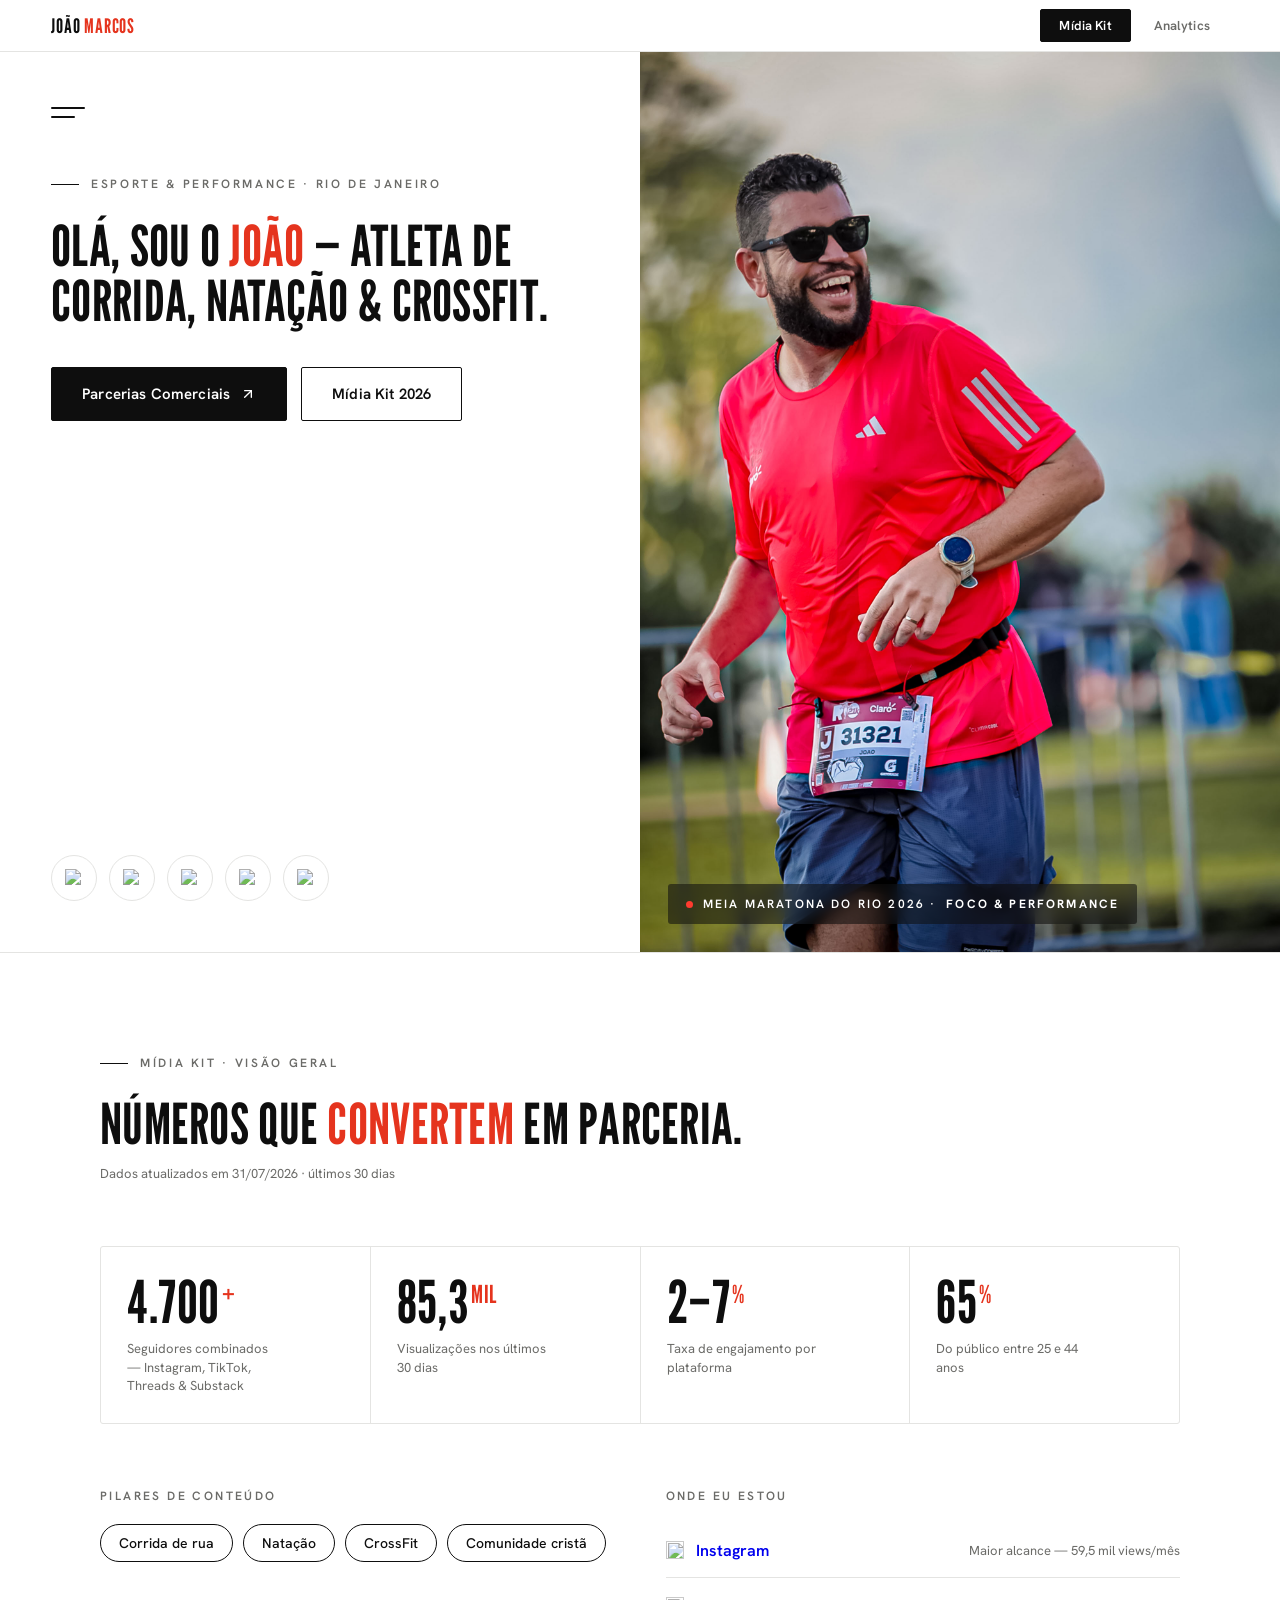
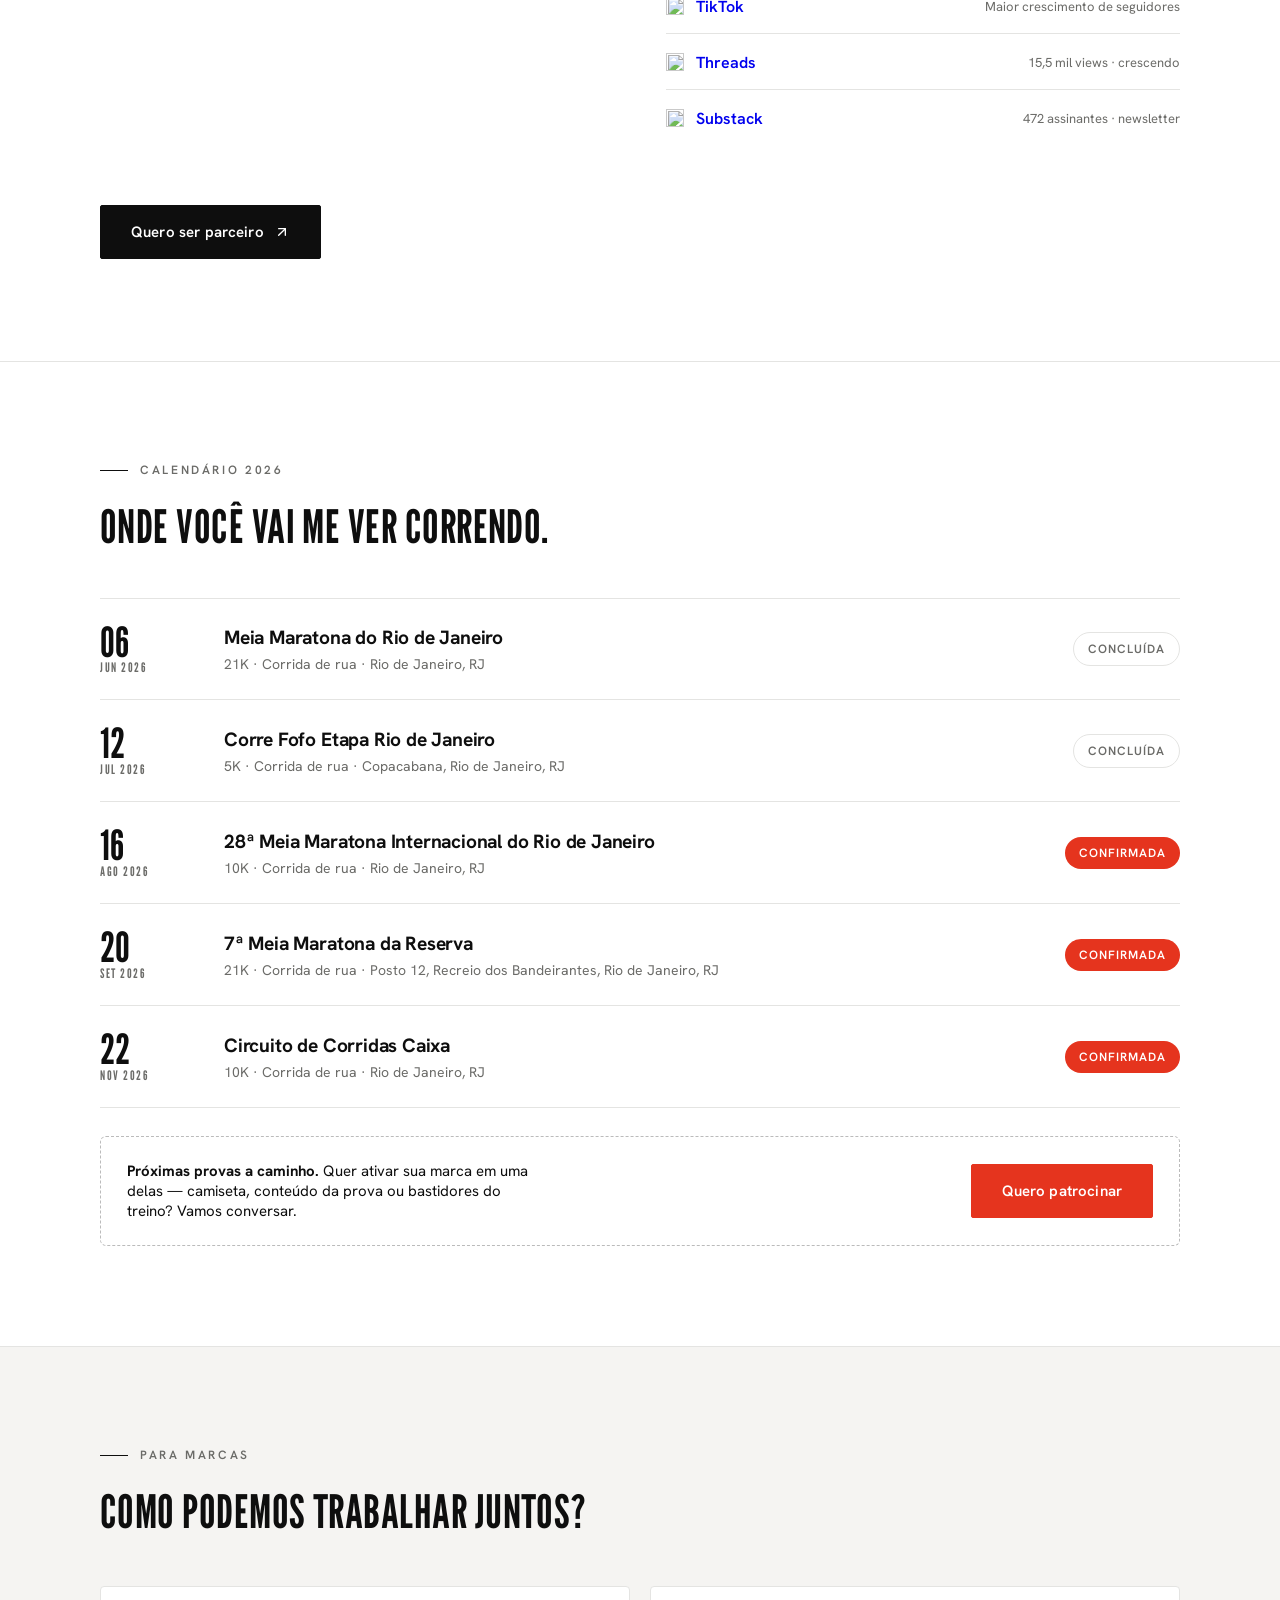
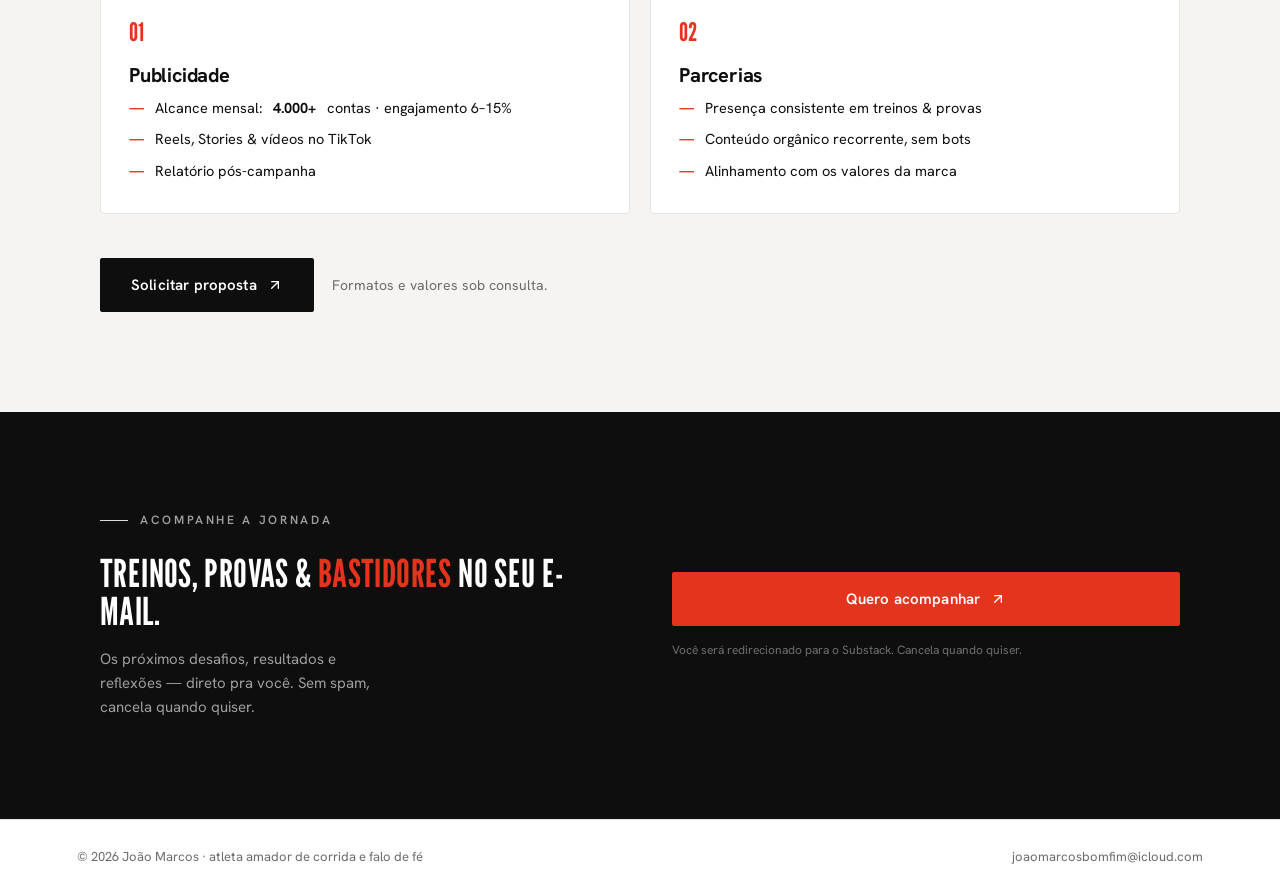
==== commit 3ccaccb3: "Colored social icons, platform rows as links, updated footer bio" ====
--- a/index.html
+++ b/index.html
@@ -10,6 +10,15 @@
 <link href="https://fonts.googleapis.com/css2?family=League+Gothic&family=Hanken+Grotesk:wght@400;500;600;700;800&display=swap" rel="stylesheet" />
 <link rel="stylesheet" href="css/styles.css" />
 <style>
+/* ── SOCIAL ICONS: colored + white on hover ── */
+.soc img { transition: opacity .25s ease, filter .25s ease; }
+.soc:hover img { filter: brightness(0) invert(1) !important; opacity: 1; }
+
+/* ── ONDE EU ESTOU: rows as links ──────────── */
+a.plat-row { text-decoration: none; transition: background .15s; cursor: pointer; }
+a.plat-row:hover { background: var(--off, #F5F4F2); }
+a.plat-row:hover .plat-status { color: var(--ink); }
+
 /* ── SITE NAV ──────────────────────────────── */
 .site-nav {
   position: sticky; top: 0; z-index: 200;
@@ -259,11 +268,11 @@
     </div>
 
     <div class="socials">
-      <a class="soc" href="https://www.instagram.com/bomfim1710/" target="_blank" rel="noopener" aria-label="Instagram"><img src="https://cdn.simpleicons.org/instagram/0E0E0E" alt="Instagram" /></a>
-      <a class="soc" href="https://www.strava.com/athletes/bomfim1710" target="_blank" rel="noopener" aria-label="Strava"><img src="https://cdn.simpleicons.org/strava/0E0E0E" alt="Strava" /></a>
-      <a class="soc" href="https://www.threads.com/@bomfim1710" target="_blank" rel="noopener" aria-label="Threads"><img src="https://cdn.simpleicons.org/threads/0E0E0E" alt="Threads" /></a>
-      <a class="soc" href="https://www.tiktok.com/@bomfim1710" target="_blank" rel="noopener" aria-label="TikTok"><img src="https://cdn.simpleicons.org/tiktok/0E0E0E" alt="TikTok" /></a>
-      <a class="soc" href="https://joaomarcosbomfim.substack.com/" target="_blank" rel="noopener" aria-label="Substack"><img src="https://cdn.simpleicons.org/substack/0E0E0E" alt="Substack" /></a>
+      <a class="soc" href="https://www.instagram.com/bomfim1710/" target="_blank" rel="noopener" aria-label="Instagram"><img src="https://cdn.simpleicons.org/instagram/C13584" alt="Instagram" /></a>
+      <a class="soc" href="https://www.strava.com/athletes/bomfim1710" target="_blank" rel="noopener" aria-label="Strava"><img src="https://cdn.simpleicons.org/strava/FC4C02" alt="Strava" /></a>
+      <a class="soc" href="https://www.threads.com/@bomfim1710" target="_blank" rel="noopener" aria-label="Threads"><img src="https://cdn.simpleicons.org/threads/1C1C1C" alt="Threads" /></a>
+      <a class="soc" href="https://www.tiktok.com/@bomfim1710" target="_blank" rel="noopener" aria-label="TikTok"><img src="https://cdn.simpleicons.org/tiktok/EE1D52" alt="TikTok" /></a>
+      <a class="soc" href="https://joaomarcosbomfim.substack.com/" target="_blank" rel="noopener" aria-label="Substack"><img src="https://cdn.simpleicons.org/substack/FF6719" alt="Substack" /></a>
     </div>
   </section>
 
@@ -303,10 +312,10 @@
       <div class="panel">
         <div class="plabel">Onde eu estou</div>
         <div class="plat">
-          <div class="plat-row"><span class="plat-name"><img src="https://cdn.simpleicons.org/instagram/C13584" alt="" />Instagram</span><span class="plat-status">Maior alcance — 59,5 mil views/mês</span></div>
-          <div class="plat-row"><span class="plat-name"><img src="https://cdn.simpleicons.org/tiktok/EE1D52" alt="" />TikTok</span><span class="plat-status">Maior crescimento de seguidores</span></div>
-          <div class="plat-row"><span class="plat-name"><img src="https://cdn.simpleicons.org/threads/1C1C1C" alt="" />Threads</span><span class="plat-status">15,5 mil views · crescendo</span></div>
-          <div class="plat-row"><span class="plat-name"><img src="https://cdn.simpleicons.org/substack/FF6719" alt="" />Substack</span><span class="plat-status">472 assinantes · newsletter</span></div>
+          <a class="plat-row" href="https://www.instagram.com/bomfim1710/" target="_blank" rel="noopener"><span class="plat-name"><img src="https://cdn.simpleicons.org/instagram/C13584" alt="" />Instagram</span><span class="plat-status">Maior alcance — 59,5 mil views/mês</span></a>
+          <a class="plat-row" href="https://www.tiktok.com/@bomfim1710" target="_blank" rel="noopener"><span class="plat-name"><img src="https://cdn.simpleicons.org/tiktok/EE1D52" alt="" />TikTok</span><span class="plat-status">Maior crescimento de seguidores</span></a>
+          <a class="plat-row" href="https://www.threads.com/@bomfim1710" target="_blank" rel="noopener"><span class="plat-name"><img src="https://cdn.simpleicons.org/threads/1C1C1C" alt="" />Threads</span><span class="plat-status">15,5 mil views · crescendo</span></a>
+          <a class="plat-row" href="https://joaomarcosbomfim.substack.com/" target="_blank" rel="noopener"><span class="plat-name"><img src="https://cdn.simpleicons.org/substack/FF6719" alt="" />Substack</span><span class="plat-status">472 assinantes · newsletter</span></a>
         </div>
       </div>
     </div>
@@ -432,7 +441,7 @@
 </section>
 
 <footer class="site-footer">
-  <span>© 2026 João Marcos · Atleta de corrida, natação &amp; crossfit</span>
+  <span>© 2026 João Marcos · atleta amador de corrida e falo de fé</span>
   <a href="mailto:joaomarcosbomfim@icloud.com">joaomarcosbomfim@icloud.com</a>
 </footer>
 
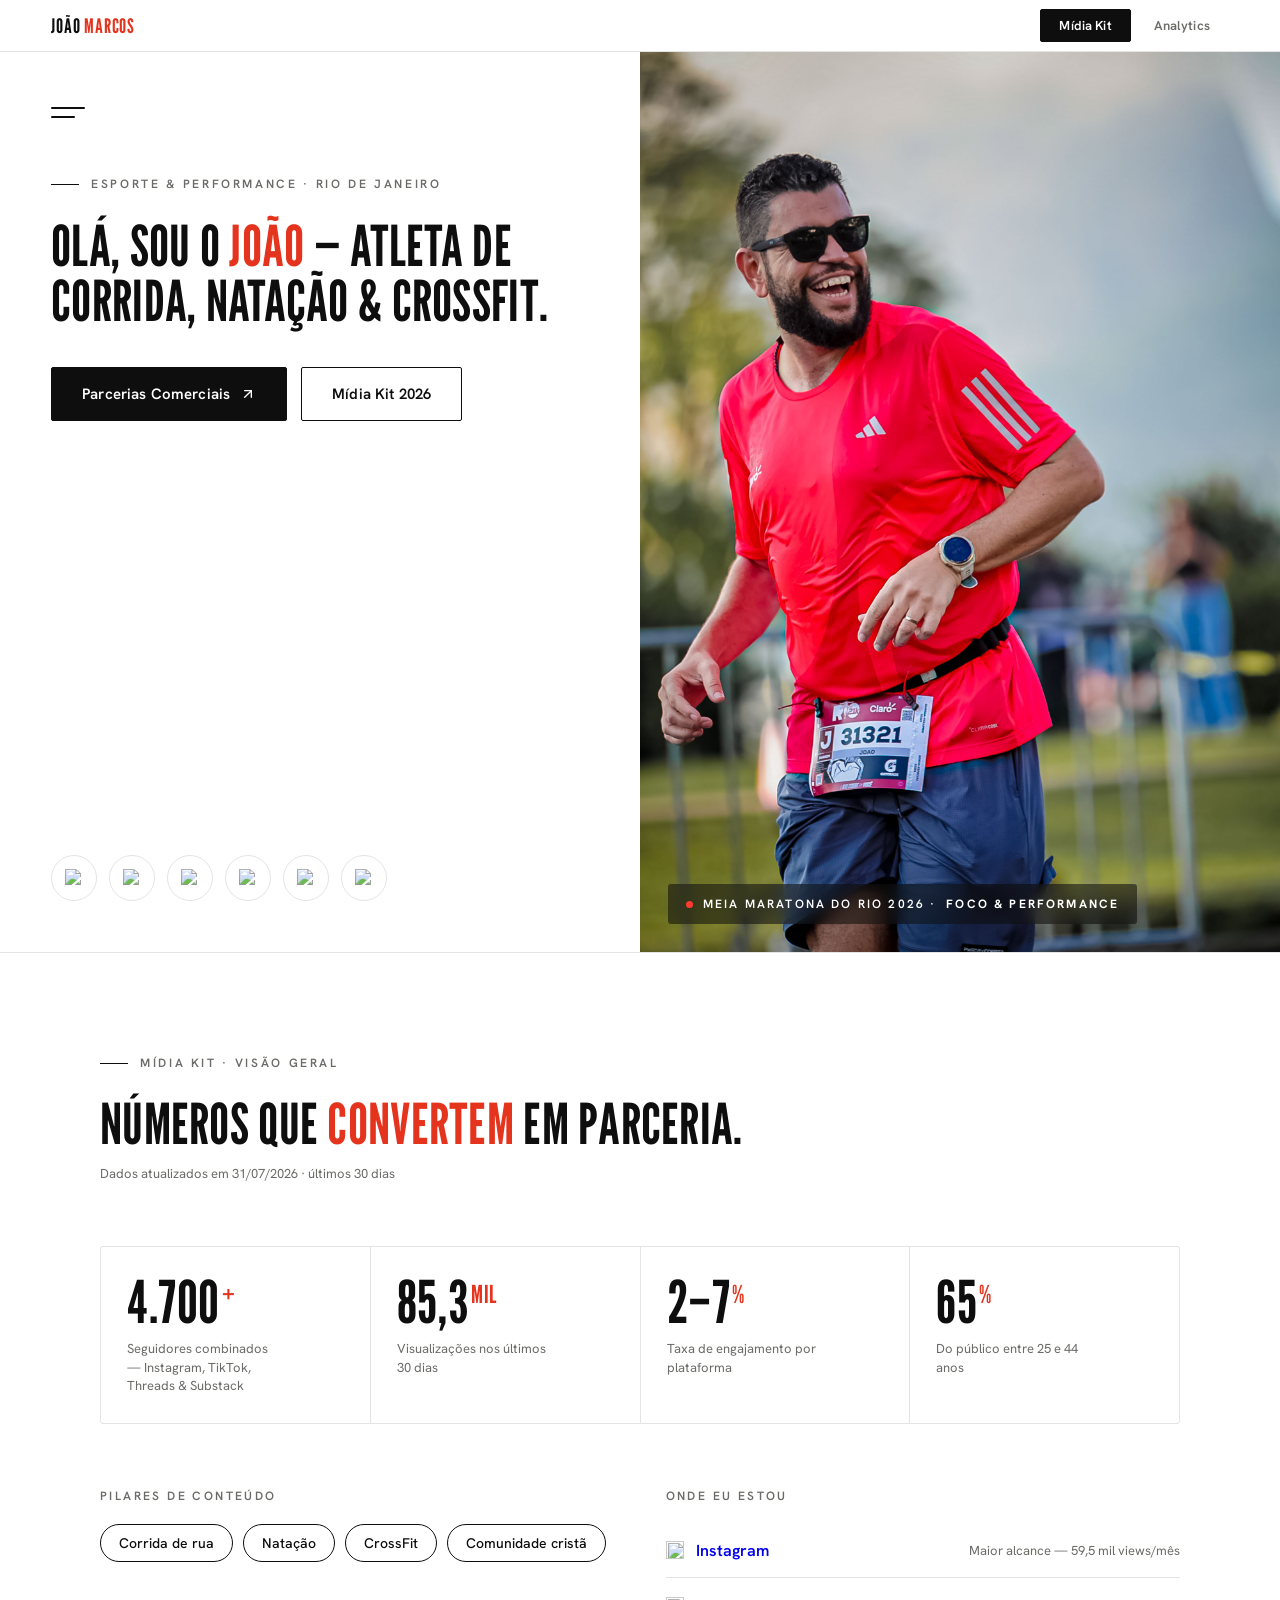
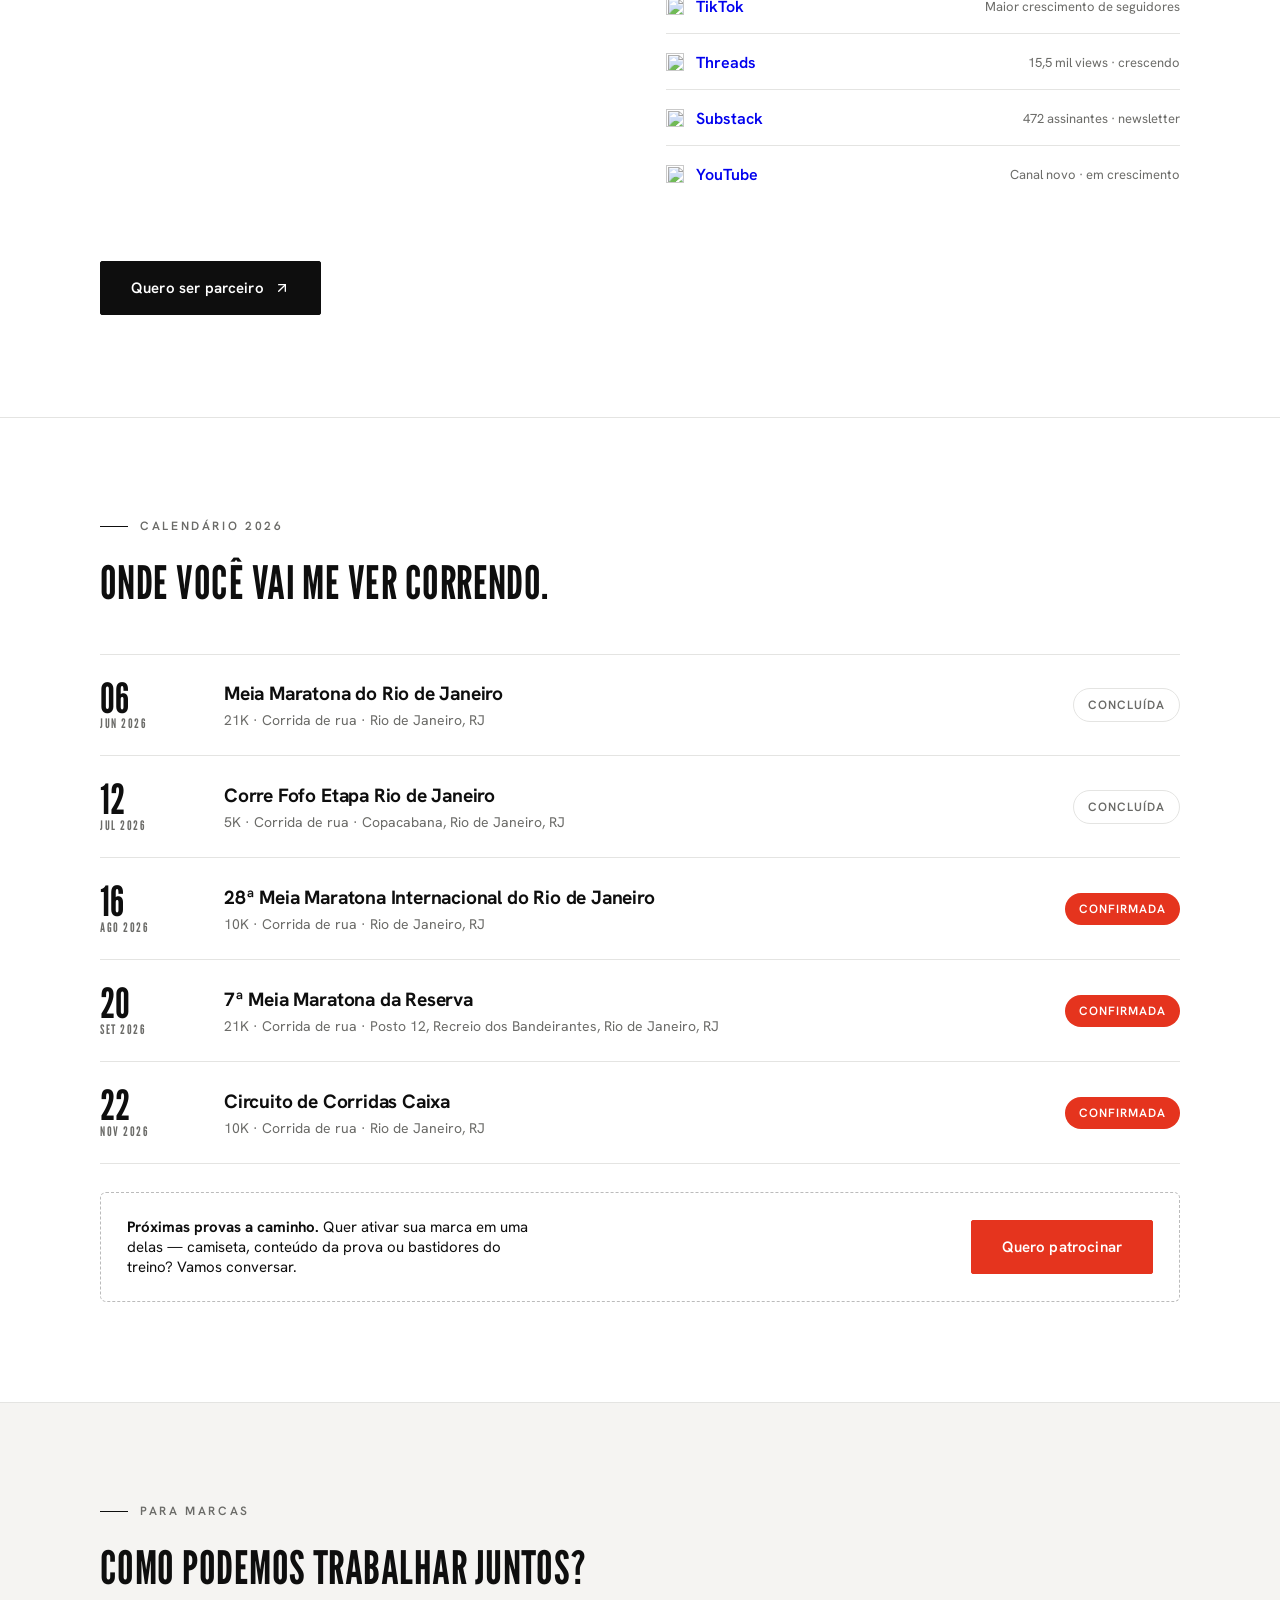
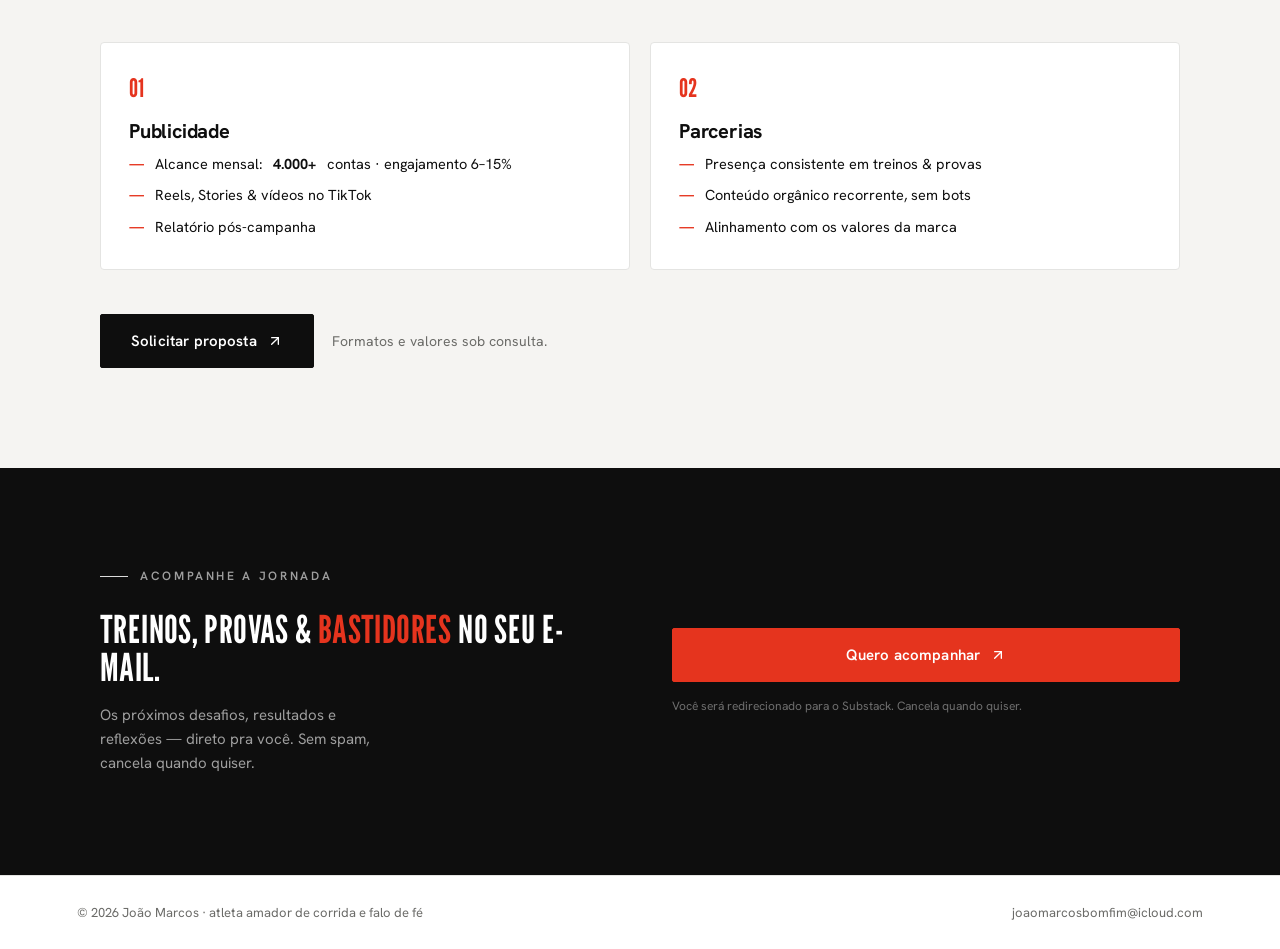
==== commit 8bbca13c: "feat: add YouTube channel @bomfim1710 to site and analytics dashboard - Hero social icons: YouTube a" ====
--- a/index.html
+++ b/index.html
@@ -273,6 +273,7 @@
       <a class="soc" href="https://www.threads.com/@bomfim1710" target="_blank" rel="noopener" aria-label="Threads"><img src="https://cdn.simpleicons.org/threads/1C1C1C" alt="Threads" /></a>
       <a class="soc" href="https://www.tiktok.com/@bomfim1710" target="_blank" rel="noopener" aria-label="TikTok"><img src="https://cdn.simpleicons.org/tiktok/EE1D52" alt="TikTok" /></a>
       <a class="soc" href="https://joaomarcosbomfim.substack.com/" target="_blank" rel="noopener" aria-label="Substack"><img src="https://cdn.simpleicons.org/substack/FF6719" alt="Substack" /></a>
+      <a class="soc" href="https://www.youtube.com/@bomfim1710" target="_blank" rel="noopener" aria-label="YouTube"><img src="https://cdn.simpleicons.org/youtube/FF0000" alt="YouTube" /></a>
     </div>
   </section>
 
@@ -316,6 +317,7 @@
           <a class="plat-row" href="https://www.tiktok.com/@bomfim1710" target="_blank" rel="noopener"><span class="plat-name"><img src="https://cdn.simpleicons.org/tiktok/EE1D52" alt="" />TikTok</span><span class="plat-status">Maior crescimento de seguidores</span></a>
           <a class="plat-row" href="https://www.threads.com/@bomfim1710" target="_blank" rel="noopener"><span class="plat-name"><img src="https://cdn.simpleicons.org/threads/1C1C1C" alt="" />Threads</span><span class="plat-status">15,5 mil views · crescendo</span></a>
           <a class="plat-row" href="https://joaomarcosbomfim.substack.com/" target="_blank" rel="noopener"><span class="plat-name"><img src="https://cdn.simpleicons.org/substack/FF6719" alt="" />Substack</span><span class="plat-status">472 assinantes · newsletter</span></a>
+          <a class="plat-row" href="https://www.youtube.com/@bomfim1710" target="_blank" rel="noopener"><span class="plat-name"><img src="https://cdn.simpleicons.org/youtube/FF0000" alt="" />YouTube</span><span class="plat-status">Canal novo · em crescimento</span></a>
         </div>
       </div>
     </div>
@@ -497,6 +499,9 @@
     <button class="da-sw-btn" onclick="switchPlatform('sub',this)">
       <img src="https://cdn.simpleicons.org/substack/FF6719" alt="" />Substack
     </button>
+    <button class="da-sw-btn" onclick="switchPlatform('yt',this)">
+      <img src="https://cdn.simpleicons.org/youtube/FF0000" alt="" />YouTube
+    </button>
   </div>
 </div>
 
@@ -649,22 +654,29 @@
     topPost: {
       platform: 'Instagram',
       icon: 'https://cdn.simpleicons.org/instagram/C13584',
-      text: 'Reel de treino — 4 de julho. Maior engajamento do mês.',
-      stats: [{v:'231',l:'Interações'},{v:'59,5k',l:'Views'},{v:'4.145',l:'Eng. total'}]
+      text: '"Posta sim! Posta sua viagem, seu treino, seu print do Strava! Ninguém tá nem aí! Só vive!" — Reel · 27/jul',
+      stats: [{v:'59',l:'Curtidas'},{v:'222',l:'Posts total'},{v:'1.023',l:'Seguidores'}]
     }
   },
   tt: {
     label: 'TikTok — Seguidores',
-    kpi: ['2.200','10,3<sup>mil</sup>','489<sup>+</sup>','109'],
-    kpiLabels: ['Seguidores','Views (28d)','Interações','Visitas perfil'],
-    kpiDeltas: ['+90 vs junho','−4,9% vs jun','Curtidas+compart.','−10,7% vs jun'],
-    kpiNeg: [false,true,false,true],
+    kpi: ['2.200','10,3<sup>mil</sup>','489<sup>+</sup>','56<sup>+300%</sup>'],
+    kpiLabels: ['Seguidores','Views (28d)','Interações','Compartilhamentos'],
+    kpiDeltas: ['+90 vs junho','−4,9% vs jun','418 curt.+15 com.+56 comp.','viral fora da base'],
+    kpiNeg: [false,true,false,false],
     barJun: 2110, barJul: 2200, barLabel: 'Seguidores',
     barMax: 2200,
+    audience: {
+      gender: [{l:'Masculino',v:55.6},{l:'Feminino',v:44.4}],
+      age: [{l:'18-24',v:19.98},{l:'25-34',v:38.11},{l:'35-44',v:21.85},{l:'45-54',v:11.2},{l:'55+',v:8.86}],
+      regions: [{l:'São Paulo',v:22.28},{l:'Minas Gerais',v:9.69},{l:'Rio de Janeiro',v:8.20}],
+      os: [{l:'Android',v:77.51},{l:'iOS',v:21.69}],
+      engagement: '149 views/usuário/dia · 42 min/dia no app · 100% Brasil'
+    },
     topPost: {
       platform: 'TikTok',
       icon: 'https://cdn.simpleicons.org/tiktok/EE1D52',
-      text: 'Compartilhamentos explodiram +300% — conteúdo circulando fora da base.',
+      text: 'Compartilhamentos explodiram +300% — conteúdo circulando fora da base. Público 55,6% masculino · 25-34 anos lidera (38%).',
       stats: [{v:'418',l:'Curtidas'},{v:'56',l:'Compart.'},{v:'10,3k',l:'Views'}]
     }
   },
@@ -683,13 +695,28 @@
       stats: [{v:'484',l:'Views'},{v:'3',l:'Curtidas'},{v:'2',l:'Coment.'}]
     }
   },
+  yt: {
+    label: 'YouTube — Inscritos',
+    kpi: ['—','—','—','—'],
+    kpiLabels: ['Inscritos','Views totais','Vídeos','Engajamento'],
+    kpiDeltas: ['canal novo','em crescimento','em breve','em breve'],
+    kpiNeg: [false,false,false,false],
+    barJun: 0, barJul: 0, barLabel: 'Inscritos',
+    barMax: 100,
+    topPost: {
+      platform: 'YouTube',
+      icon: 'https://cdn.simpleicons.org/youtube/FF0000',
+      text: 'Canal recém-lançado em @bomfim1710 — dados serão coletados automaticamente via Apify a partir do próximo snapshot mensal.',
+      stats: [{v:'—',l:'Inscritos'},{v:'—',l:'Views'},{v:'—',l:'Vídeos'}]
+    }
+  },
   sub: {
     label: 'Substack — Assinantes',
     kpi: ['472','—','—','23.500<sup>%</sup>'],
     kpiLabels: ['Assinantes','Receita','Monetização','Crescimento relativo'],
     kpiDeltas: ['de 2 → 472','sem ativa ainda','em breve','saída do zero'],
     kpiNeg: [false,true,true,false],
-    barJun: 2, barJul: 472, barLabel: 'Assinantes',
+    barJun: 0, barJul: 472, barLabel: 'Assinantes',
     barMax: 500,
     topPost: {
       platform: 'Substack',
@@ -768,7 +795,41 @@
   svg.innerHTML = gridLines + barJun + barJul + deltaLabel;
 }
 
-function renderTopPost(post) {
+function renderAudienceBar(label, pct, color) {
+  return `<div style="margin-bottom:8px">
+    <div style="display:flex;justify-content:space-between;font-size:11px;margin-bottom:3px">
+      <span style="color:var(--text-muted)">${label}</span>
+      <span style="font-weight:600">${pct}%</span>
+    </div>
+    <div style="height:5px;background:var(--border);border-radius:3px;overflow:hidden">
+      <div style="height:100%;width:${pct}%;background:${color};border-radius:3px"></div>
+    </div>
+  </div>`;
+}
+
+function renderTopPost(post, audience) {
+  const audienceHtml = audience ? `
+    <div style="margin-top:16px;padding-top:16px;border-top:1px solid var(--border)">
+      <div class="da-tp-eyebrow" style="margin-bottom:10px">Público (TikTok Ads Audience Insights)</div>
+      <div style="display:grid;grid-template-columns:1fr 1fr;gap:16px">
+        <div>
+          <div style="font-size:10px;font-weight:600;letter-spacing:.12em;text-transform:uppercase;color:var(--text-muted);margin-bottom:8px">Gênero</div>
+          ${audience.gender.map(g=>renderAudienceBar(g.l, g.v, g.l==='Masculino'?'#3B82F6':'#EC4899')).join('')}
+        </div>
+        <div>
+          <div style="font-size:10px;font-weight:600;letter-spacing:.12em;text-transform:uppercase;color:var(--text-muted);margin-bottom:8px">Idade</div>
+          ${audience.age.map(a=>renderAudienceBar(a.l, a.v.toFixed(1), '#E5341E')).join('')}
+        </div>
+      </div>
+      <div style="margin-top:12px">
+        <div style="font-size:10px;font-weight:600;letter-spacing:.12em;text-transform:uppercase;color:var(--text-muted);margin-bottom:8px">Top estados</div>
+        <div style="display:flex;gap:8px;flex-wrap:wrap">
+          ${audience.regions.map(r=>`<span style="font-size:11px;background:var(--surface-2,#f5f5f5);padding:3px 8px;border-radius:4px">${r.l} <strong>${r.v}%</strong></span>`).join('')}
+        </div>
+      </div>
+      <div style="margin-top:10px;font-size:11px;color:var(--text-muted)">${audience.engagement}</div>
+    </div>` : '';
+
   document.getElementById('da-top-post').innerHTML = `
     <div class="da-tp-eyebrow">Melhor performance · ${post.platform}</div>
     <div class="da-tp-card">
@@ -777,6 +838,7 @@
       <div class="da-tp-stats">
         ${post.stats.map(s=>`<div class="da-tp-stat"><div class="tv">${s.v}</div><div class="tl">${s.l}</div></div>`).join('')}
       </div>
+      ${audienceHtml}
     </div>
   `;
 }
@@ -789,7 +851,7 @@
   const d = PLAT[key];
   document.getElementById('da-chart-title').textContent = d.label;
   drawBarChart(key);
-  renderTopPost(d.topPost);
+  renderTopPost(d.topPost, d.audience || null);
 
   for (let i = 0; i < 4; i++) {
     document.getElementById('da-k'+i).innerHTML = d.kpi[i];
@@ -802,7 +864,7 @@
 
 function initChart() {
   drawBarChart('ig');
-  renderTopPost(PLAT.ig.topPost);
+  renderTopPost(PLAT.ig.topPost, null);
 }
 </script>
 </body>
